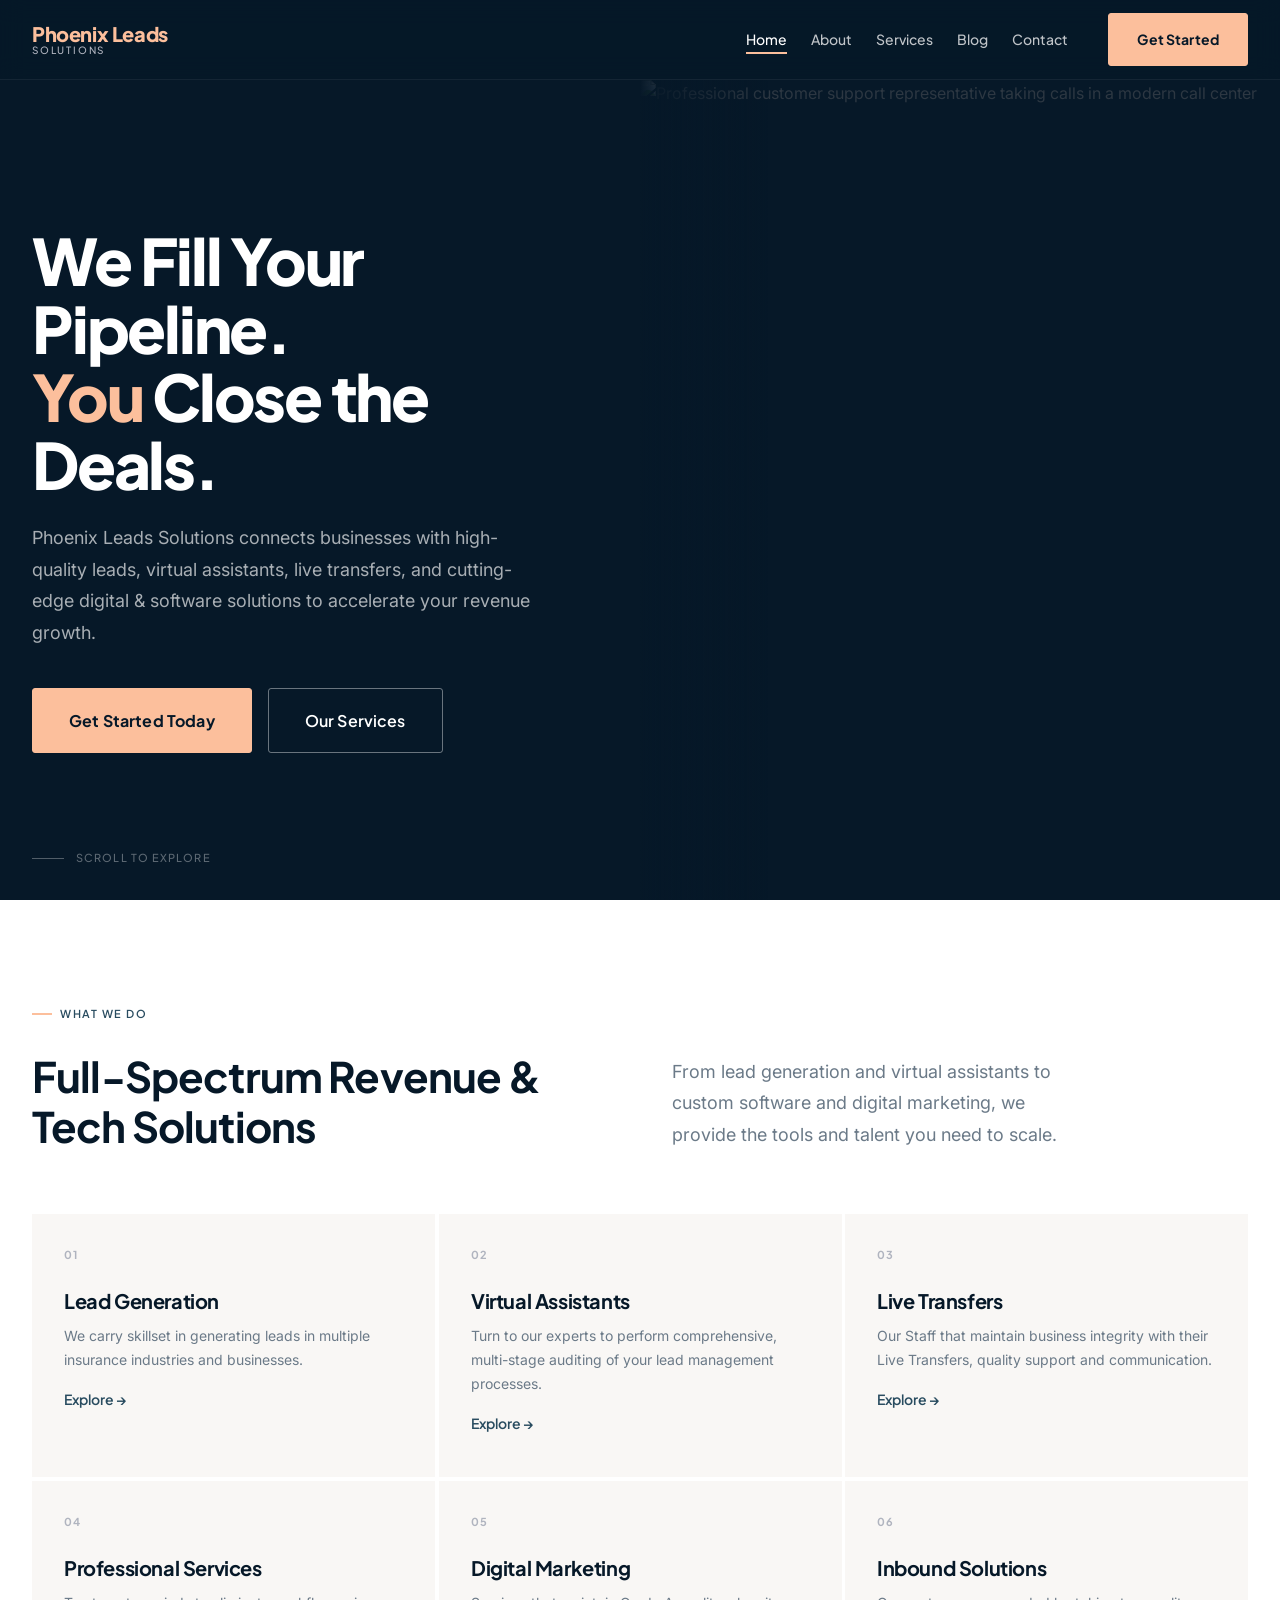
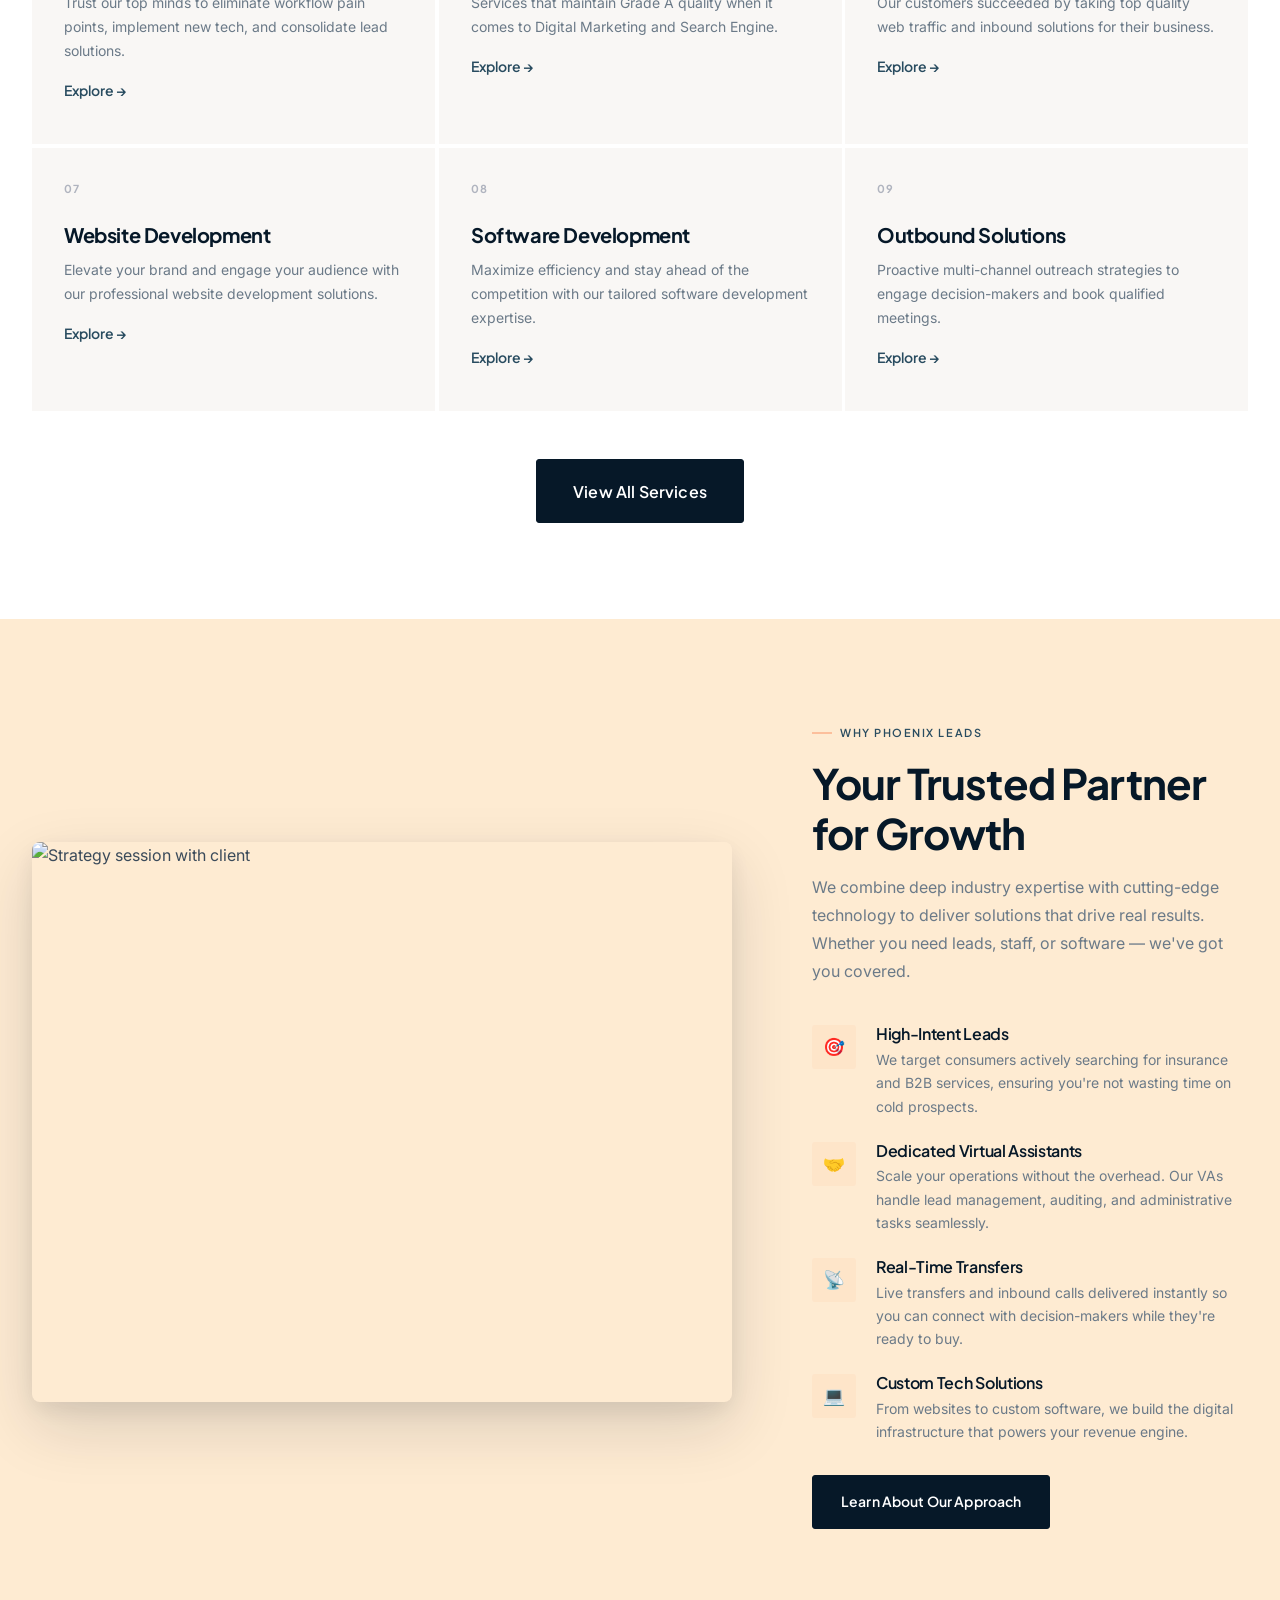
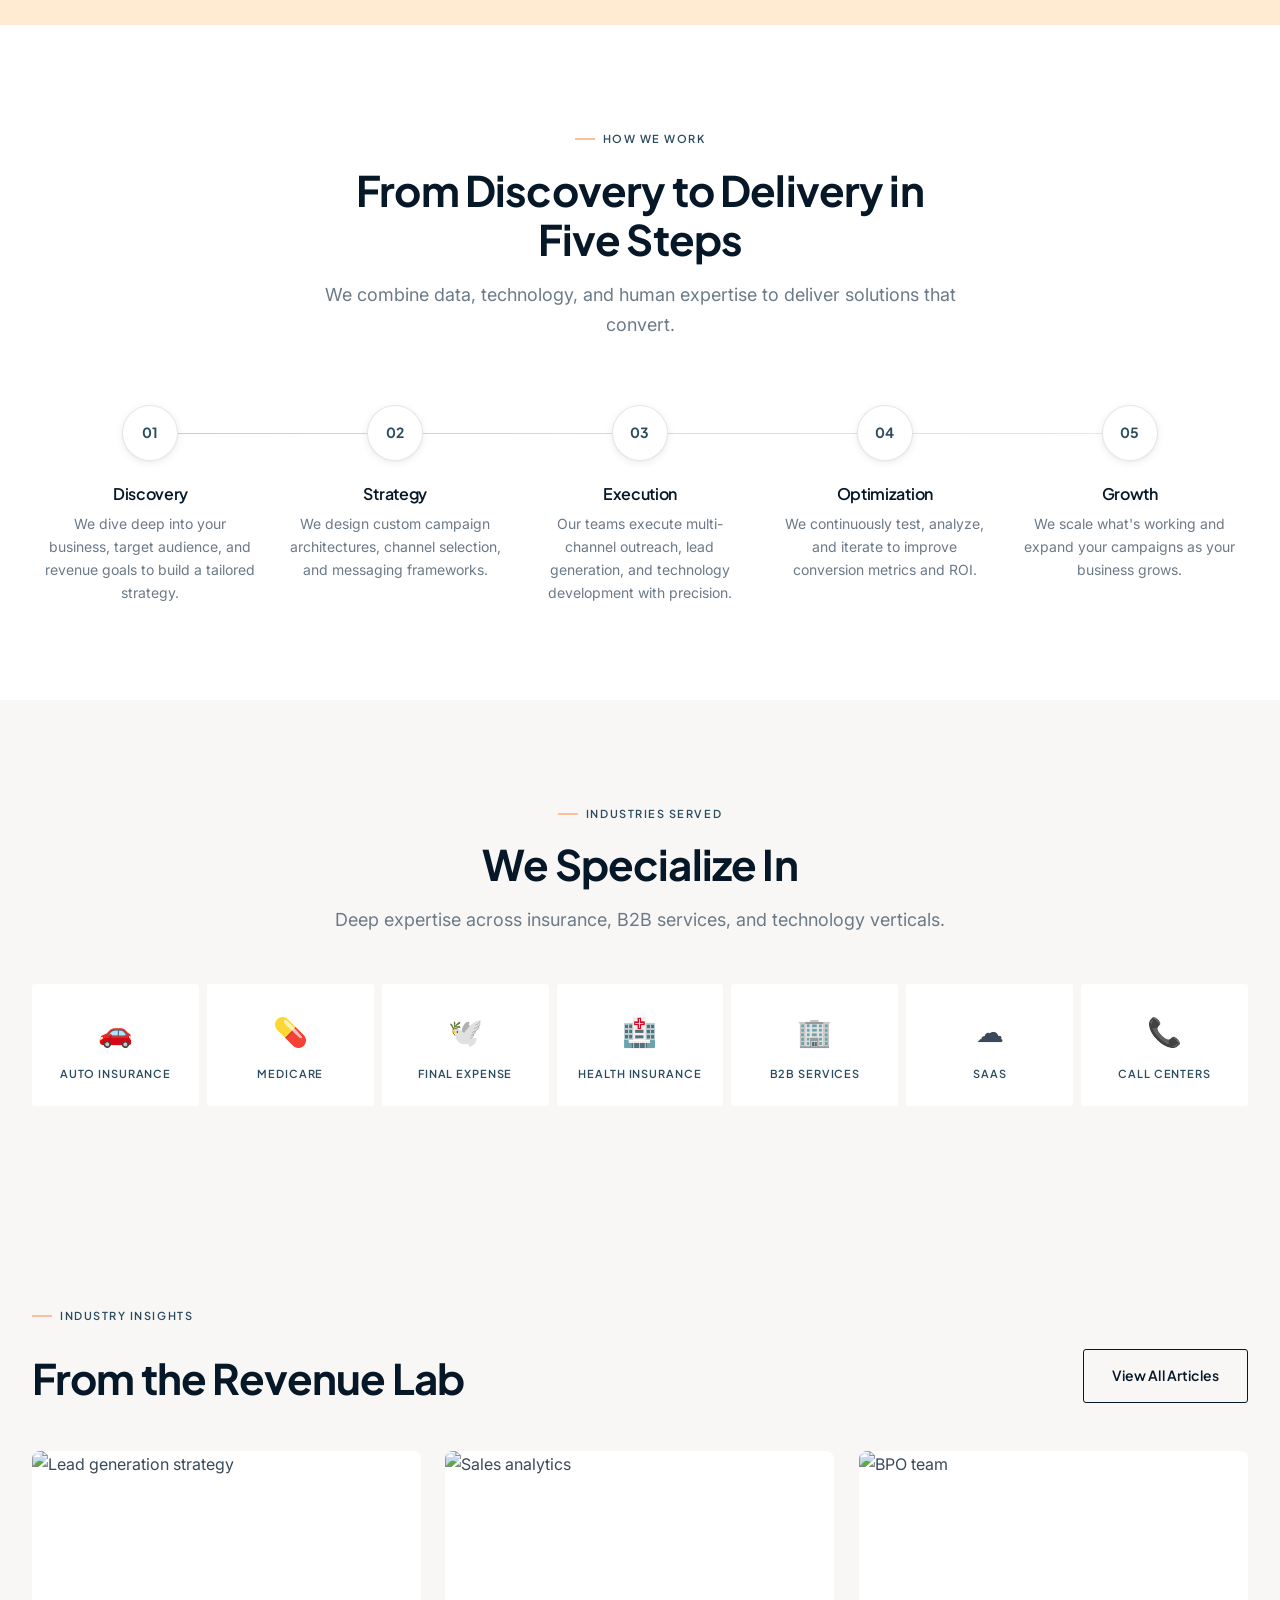
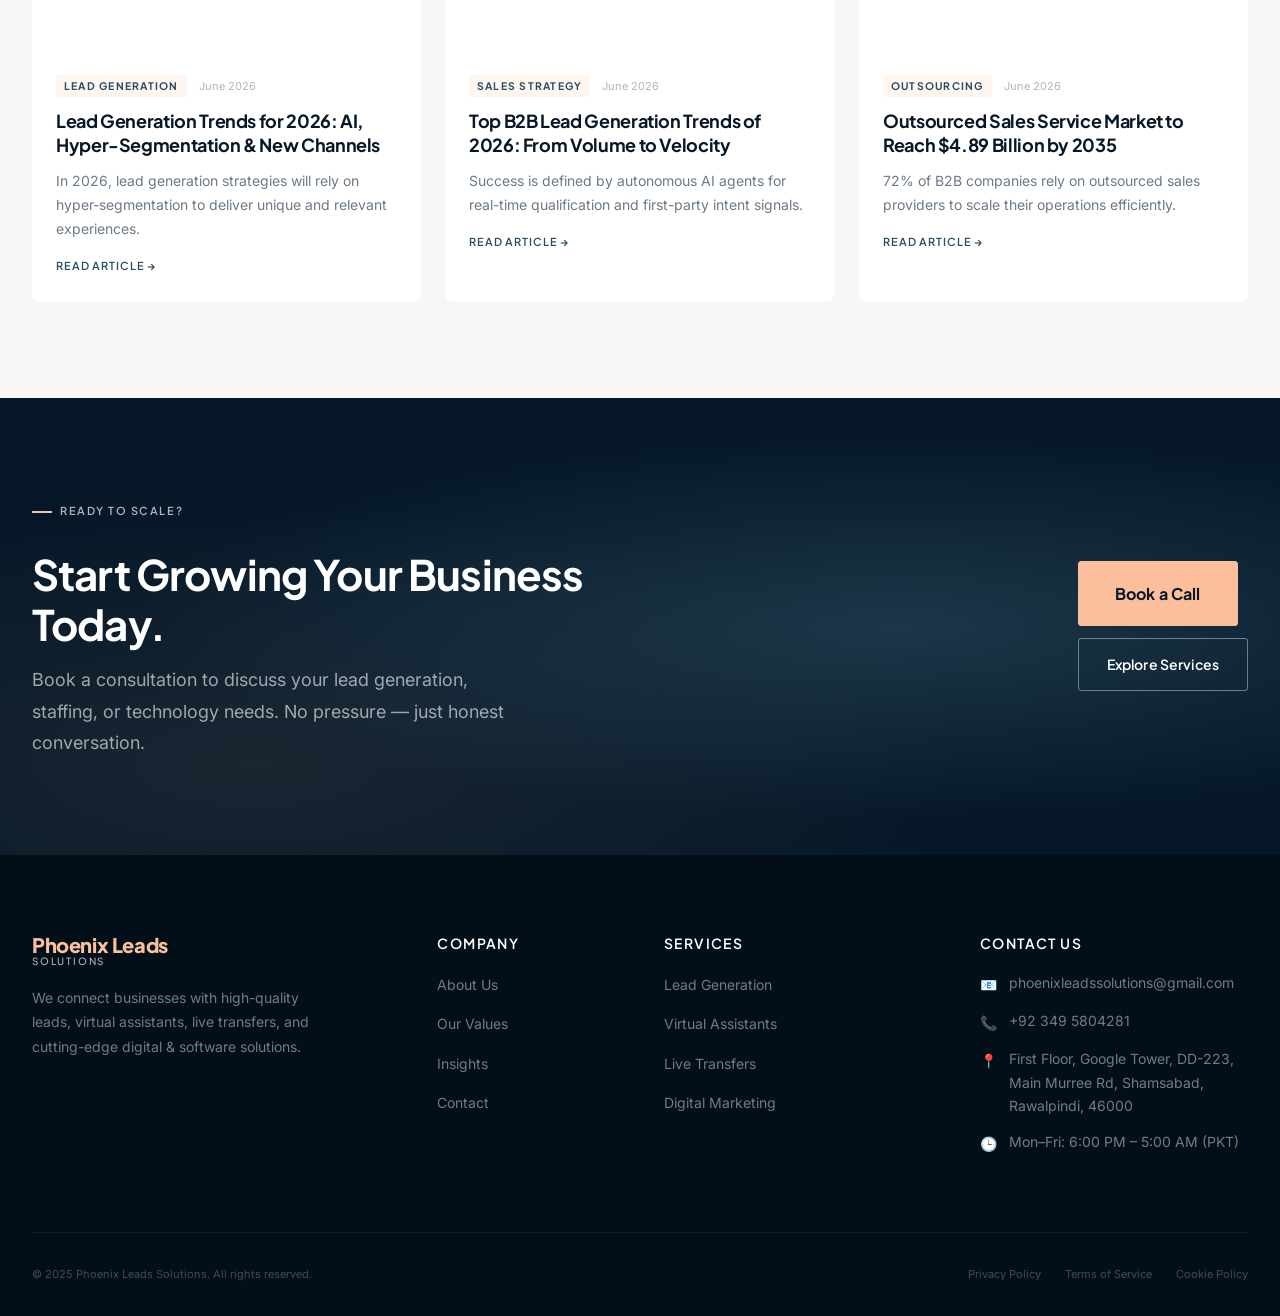
==== index.html @ 4ec768dc "Initial" ====
<!DOCTYPE html>
<html lang="en">
<head>
  <meta charset="UTF-8" />
  <meta name="viewport" content="width=device-width, initial-scale=1.0" />
  <title>Phoenix Leads Solutions — B2B Lead Generation &amp; Outsourcing</title>
  <meta name="description" content="Phoenix Leads Solutions delivers high-quality leads, virtual assistants, live transfers, digital marketing, and software development for insurance and B2B businesses." />
  <link rel="stylesheet" href="css/style.css" />
  <link rel="icon" type="image/svg+xml" href="data:image/svg+xml,%3Csvg xmlns='http://www.w3.org/2000/svg' viewBox='0 0 32 32'%3E%3Crect width='32' height='32' rx='4' fill='%23061828'/%3E%3Ctext y='22' x='5' font-size='18' fill='%23FCBF9C' font-family='sans-serif' font-weight='800'%3EP%3C/text%3E%3C/svg%3E" />
</head>
<body>

  <!-- HEADER -->
  <header class="site-header" role="banner">
    <div class="container">
      <nav class="nav" role="navigation" aria-label="Main navigation">
        <a href="index.html" class="nav-logo" aria-label="Phoenix Leads Solutions home">
          <span class="logo-mark">Phoenix Leads</span>
          <span class="logo-sub">Solutions</span>
        </a>
        <ul class="nav-links" id="navLinks">
          <li><a href="index.html" class="nav-link active">Home</a></li>
          <li><a href="about.html" class="nav-link">About</a></li>
          <li><a href="services.html" class="nav-link">Services</a></li>
          <li><a href="blog.html" class="nav-link">Blog</a></li>
          <li><a href="contact.html" class="nav-link">Contact</a></li>
          <li class="nav-cta"><a href="contact.html" class="btn btn-accent btn-sm">Get Started</a></li>
        </ul>
        <button class="nav-toggle" aria-expanded="false" aria-controls="navLinks" aria-label="Toggle navigation">
          <span></span><span></span><span></span>
        </button>
      </nav>
    </div>
  </header>

  <!-- HERO (UPDATED IMAGE) -->
  <section class="hero" aria-label="Hero">
    <div class="hero-content">
      <h1 class="hero-title anim-2">
        We Fill Your Pipeline.<br />
        <span class="accent-word">You</span> Close the Deals.
      </h1>
      <p class="hero-subtitle anim-3">
        Phoenix Leads Solutions connects businesses with high-quality leads, virtual assistants, live transfers, and cutting-edge digital &amp; software solutions to accelerate your revenue growth.
      </p>
      <div class="hero-cta-group anim-4">
        <a href="contact.html" class="btn btn-accent btn-lg">Get Started Today</a>
        <a href="services.html" class="btn btn-outline-light btn-lg">Our Services</a>
      </div>
    </div>

    <div class="hero-image-side" aria-hidden="true">
      <img
      src="https://images.unsplash.com/photo-1522071820081-009f0129c71c?w=1200&q=80"
      alt="Professional customer support representative taking calls in a modern call center"
      loading="eager"
      width="800"
      height="900"
      />
    </div>

    <div class="hero-scroll-hint" aria-hidden="true">
      <span class="scroll-line"></span>
      Scroll to explore
    </div>
  </section>

  <!-- SERVICES OVERVIEW -->
  <section class="services-overview section" aria-labelledby="services-heading">
    <div class="container">
      <div class="services-overview-header">
        <div class="section-heading">
          <span class="eyebrow">What We Do</span>
          <h2 id="services-heading">Full-Spectrum Revenue &amp; Tech Solutions</h2>
        </div>
        <p>From lead generation and virtual assistants to custom software and digital marketing, we provide the tools and talent you need to scale.</p>
      </div>

      <div class="services-grid">
        <div class="service-card reveal-up">
          <div class="service-num">01</div>
          <h3>Lead Generation</h3>
          <p>We carry skillset in generating leads in multiple insurance industries and businesses.</p>
          <a href="services.html#lead-gen" class="service-link">Explore →</a>
        </div>
        <div class="service-card reveal-up delay-1">
          <div class="service-num">02</div>
          <h3>Virtual Assistants</h3>
          <p>Turn to our experts to perform comprehensive, multi-stage auditing of your lead management processes.</p>
          <a href="services.html#virtual-assistants" class="service-link">Explore →</a>
        </div>
        <div class="service-card reveal-up delay-2">
          <div class="service-num">03</div>
          <h3>Live Transfers</h3>
          <p>Our Staff that maintain business integrity with their Live Transfers, quality support and communication.</p>
          <a href="services.html#live-transfers" class="service-link">Explore →</a>
        </div>
        <div class="service-card reveal-up">
          <div class="service-num">04</div>
          <h3>Professional Services</h3>
          <p>Trust our top minds to eliminate workflow pain points, implement new tech, and consolidate lead solutions.</p>
          <a href="services.html#professional-services" class="service-link">Explore →</a>
        </div>
        <div class="service-card reveal-up delay-1">
          <div class="service-num">05</div>
          <h3>Digital Marketing</h3>
          <p>Services that maintain Grade A quality when it comes to Digital Marketing and Search Engine.</p>
          <a href="services.html#digital-marketing" class="service-link">Explore →</a>
        </div>
        <div class="service-card reveal-up delay-2">
          <div class="service-num">06</div>
          <h3>Inbound Solutions</h3>
          <p>Our customers succeeded by taking top quality web traffic and inbound solutions for their business.</p>
          <a href="services.html#inbound-solutions" class="service-link">Explore →</a>
        </div>
        <div class="service-card reveal-up delay-1">
          <div class="service-num">07</div>
          <h3>Website Development</h3>
          <p>Elevate your brand and engage your audience with our professional website development solutions.</p>
          <a href="services.html#website-dev" class="service-link">Explore →</a>
        </div>
        <div class="service-card reveal-up delay-2">
          <div class="service-num">08</div>
          <h3>Software Development</h3>
          <p>Maximize efficiency and stay ahead of the competition with our tailored software development expertise.</p>
          <a href="services.html#software-dev" class="service-link">Explore →</a>
        </div>
        <div class="service-card reveal-up delay-1">
          <div class="service-num">09</div>
          <h3>Outbound Solutions</h3>
          <p>Proactive multi-channel outreach strategies to engage decision-makers and book qualified meetings.</p>
          <a href="services.html#outbound-solutions" class="service-link">Explore →</a>
        </div>
      </div>

      <div style="text-align:center; margin-top:var(--sp-12)">
        <a href="services.html" class="btn btn-primary btn-lg">View All Services</a>
      </div>
    </div>
  </section>

  <!-- WHY CHOOSE (No fake badges) -->
  <section class="why-section section" aria-labelledby="why-heading">
    <div class="container">
      <div class="why-grid">
        <div class="why-image-wrap reveal-left">
          <img
          src="https://images.unsplash.com/photo-1556761175-5973dc0f32e7?w=1200&q=80"
          alt="Strategy session with client"
          loading="lazy"
          width="700"
          height="560"
          />
        </div>

        <div class="reveal-right">
          <span class="eyebrow">Why Phoenix Leads</span>
          <h2 id="why-heading">Your Trusted Partner for Growth</h2>
          <p style="color:var(--color-muted-text); margin-top:var(--sp-4)">We combine deep industry expertise with cutting-edge technology to deliver solutions that drive real results. Whether you need leads, staff, or software — we've got you covered.</p>
          <div class="why-features">
            <div class="why-feature">
              <div class="why-feature-icon" aria-hidden="true">🎯</div>
              <div class="why-feature-text">
                <h4>High-Intent Leads</h4>
                <p>We target consumers actively searching for insurance and B2B services, ensuring you're not wasting time on cold prospects.</p>
              </div>
            </div>
            <div class="why-feature">
              <div class="why-feature-icon" aria-hidden="true">🤝</div>
              <div class="why-feature-text">
                <h4>Dedicated Virtual Assistants</h4>
                <p>Scale your operations without the overhead. Our VAs handle lead management, auditing, and administrative tasks seamlessly.</p>
              </div>
            </div>
            <div class="why-feature">
              <div class="why-feature-icon" aria-hidden="true">📡</div>
              <div class="why-feature-text">
                <h4>Real-Time Transfers</h4>
                <p>Live transfers and inbound calls delivered instantly so you can connect with decision-makers while they're ready to buy.</p>
              </div>
            </div>
            <div class="why-feature">
              <div class="why-feature-icon" aria-hidden="true">💻</div>
              <div class="why-feature-text">
                <h4>Custom Tech Solutions</h4>
                <p>From websites to custom software, we build the digital infrastructure that powers your revenue engine.</p>
              </div>
            </div>
          </div>
          <a href="about.html" class="btn btn-primary" style="margin-top:var(--sp-8)">Learn About Our Approach</a>
        </div>
      </div>
    </div>
  </section>

  <!-- PROCESS -->
  <section class="process-section section" aria-labelledby="process-heading">
    <div class="container">
      <div class="section-heading center">
        <span class="eyebrow">How We Work</span>
        <h2 id="process-heading">From Discovery to Delivery in Five Steps</h2>
        <p>We combine data, technology, and human expertise to deliver solutions that convert.</p>
      </div>
      <div class="process-steps" data-stagger>
        <div class="process-step">
          <div class="process-step-num">01</div>
          <h4>Discovery</h4>
          <p>We dive deep into your business, target audience, and revenue goals to build a tailored strategy.</p>
        </div>
        <div class="process-step">
          <div class="process-step-num">02</div>
          <h4>Strategy</h4>
          <p>We design custom campaign architectures, channel selection, and messaging frameworks.</p>
        </div>
        <div class="process-step">
          <div class="process-step-num">03</div>
          <h4>Execution</h4>
          <p>Our teams execute multi-channel outreach, lead generation, and technology development with precision.</p>
        </div>
        <div class="process-step">
          <div class="process-step-num">04</div>
          <h4>Optimization</h4>
          <p>We continuously test, analyze, and iterate to improve conversion metrics and ROI.</p>
        </div>
        <div class="process-step">
          <div class="process-step-num">05</div>
          <h4>Growth</h4>
          <p>We scale what's working and expand your campaigns as your business grows.</p>
        </div>
      </div>
    </div>
  </section>

  <!-- INDUSTRIES -->
  <section class="industries-section section" aria-labelledby="industries-heading">
    <div class="container">
      <div class="section-heading center">
        <span class="eyebrow">Industries Served</span>
        <h2 id="industries-heading">We Specialize In</h2>
        <p>Deep expertise across insurance, B2B services, and technology verticals.</p>
      </div>
      <div class="industries-grid" data-stagger>
        <div class="industry-item">
          <span class="industry-icon" aria-hidden="true">🚗</span>
          <h4>Auto Insurance</h4>
        </div>
        <div class="industry-item">
          <span class="industry-icon" aria-hidden="true">💊</span>
          <h4>Medicare</h4>
        </div>
        <div class="industry-item">
          <span class="industry-icon" aria-hidden="true">🕊️</span>
          <h4>Final Expense</h4>
        </div>
        <div class="industry-item">
          <span class="industry-icon" aria-hidden="true">🏥</span>
          <h4>Health Insurance</h4>
        </div>
        <div class="industry-item">
          <span class="industry-icon" aria-hidden="true">🏢</span>
          <h4>B2B Services</h4>
        </div>
        <div class="industry-item">
          <span class="industry-icon" aria-hidden="true">☁️</span>
          <h4>SaaS</h4>
        </div>
        <div class="industry-item">
          <span class="industry-icon" aria-hidden="true">📞</span>
          <h4>Call Centers</h4>
        </div>
      </div>
    </div>
  </section>

  <!-- BLOG PREVIEW (Real links) -->
  <section class="blog-preview-section section" aria-labelledby="blog-preview-heading">
    <div class="container">
      <div class="blog-preview-header">
        <div>
          <span class="eyebrow">Industry Insights</span>
          <h2 id="blog-preview-heading" style="margin-top:var(--sp-3)">From the Revenue Lab</h2>
        </div>
        <a href="blog.html" class="btn btn-outline">View All Articles</a>
      </div>
      <div class="blog-grid">
        <article class="blog-card reveal-up">
          <div class="blog-card-img">
            <img src="https://images.unsplash.com/photo-1553484771-371a605b060b?w=600&q=75" alt="Lead generation strategy" loading="lazy" width="400" height="200" />
          </div>
          <div class="blog-card-body">
            <div class="blog-card-meta">
              <span class="blog-card-category">Lead Generation</span>
              <span class="blog-card-date">June 2026</span>
            </div>
            <h3>Lead Generation Trends for 2026: AI, Hyper-Segmentation & New Channels</h3>
            <p>In 2026, lead generation strategies will rely on hyper-segmentation to deliver unique and relevant experiences.</p>
            <a href="https://www.hellomrlead.com/en/lead-generation-trends-for-2026/" target="_blank" rel="noopener noreferrer" class="blog-read-more">Read article →</a>
          </div>
        </article>
        <article class="blog-card reveal-up delay-1">
          <div class="blog-card-img">
            <img src="https://images.unsplash.com/photo-1460925895917-afdab827c52f?w=600&q=75" alt="Sales analytics" loading="lazy" width="400" height="200" />
          </div>
          <div class="blog-card-body">
            <div class="blog-card-meta">
              <span class="blog-card-category">Sales Strategy</span>
              <span class="blog-card-date">June 2026</span>
            </div>
            <h3>Top B2B Lead Generation Trends of 2026: From Volume to Velocity</h3>
            <p>Success is defined by autonomous AI agents for real-time qualification and first-party intent signals.</p>
            <a href="https://www.dwmedia.com/blog/top-b2b-lead-generation-trends-of-2026/" target="_blank" rel="noopener noreferrer" class="blog-read-more">Read article →</a>
          </div>
        </article>
        <article class="blog-card reveal-up delay-2">
          <div class="blog-card-img">
            <img src="https://images.unsplash.com/photo-1521737604893-d14cc237f11d?w=600&q=75" alt="BPO team" loading="lazy" width="400" height="200" />
          </div>
          <div class="blog-card-body">
            <div class="blog-card-meta">
              <span class="blog-card-category">Outsourcing</span>
              <span class="blog-card-date">June 2026</span>
            </div>
            <h3>Outsourced Sales Service Market to Reach $4.89 Billion by 2035</h3>
            <p>72% of B2B companies rely on outsourced sales providers to scale their operations efficiently.</p>
            <a href="https://www.businessresearchinsights.com/market-reports/outsourced-sales-service-market-103768" target="_blank" rel="noopener noreferrer" class="blog-read-more">Read article →</a>
          </div>
        </article>
      </div>
    </div>
  </section>

  <!-- CTA -->
  <section class="cta-banner" aria-labelledby="cta-heading">
    <div class="container">
      <div class="cta-banner-inner">
        <div>
          <span class="eyebrow" style="color:var(--color-gray)">Ready to Scale?</span>
          <h2 id="cta-heading" style="margin-top:var(--sp-3)">Start Growing Your Business Today.</h2>
          <p>Book a consultation to discuss your lead generation, staffing, or technology needs. No pressure — just honest conversation.</p>
        </div>
        <div class="cta-banner-actions">
          <a href="contact.html" class="btn btn-accent btn-lg">Book a Call</a>
          <a href="services.html" class="btn btn-outline-light">Explore Services</a>
        </div>
      </div>
    </div>
  </section>

  <!-- FOOTER (Updated Contact Info) -->
  <footer class="site-footer" role="contentinfo">
    <div class="container">
      <div class="footer-grid">
        <div class="footer-brand">
          <a href="index.html" class="nav-logo">
            <span class="logo-mark">Phoenix Leads</span>
            <span class="logo-sub">Solutions</span>
          </a>
          <p>We connect businesses with high-quality leads, virtual assistants, live transfers, and cutting-edge digital &amp; software solutions.</p>
        </div>
        <div class="footer-col">
          <h4>Company</h4>
          <ul>
            <li><a href="about.html">About Us</a></li>
            <li><a href="about.html#values">Our Values</a></li>
            <li><a href="blog.html">Insights</a></li>
            <li><a href="contact.html">Contact</a></li>
          </ul>
        </div>
        <div class="footer-col">
          <h4>Services</h4>
          <ul>
            <li><a href="services.html#lead-gen">Lead Generation</a></li>
            <li><a href="services.html#virtual-assistants">Virtual Assistants</a></li>
            <li><a href="services.html#live-transfers">Live Transfers</a></li>
            <li><a href="services.html#digital-marketing">Digital Marketing</a></li>
          </ul>
        </div>
        <div class="footer-col">
          <h4>Contact Us</h4>
          <div class="footer-contact-item">
            <span class="footer-contact-icon" aria-hidden="true">📧</span>
phoenixleadssolutions@gmail.com
          </div>
          <div class="footer-contact-item">
            <span class="footer-contact-icon" aria-hidden="true">📞</span>
            <span>+92 349 5804281</span>
          </div>
          <div class="footer-contact-item">
            <span class="footer-contact-icon" aria-hidden="true">📍</span>
            <span>First Floor, Google Tower, DD-223, Main Murree Rd, Shamsabad, Rawalpindi, 46000</span>
          </div>
          <div class="footer-contact-item">
            <span class="footer-contact-icon" aria-hidden="true">🕒</span>
            <span>Mon–Fri: 6:00 PM – 5:00 AM (PKT)</span>
          </div>
        </div>
      </div>
      <div class="footer-bottom">
        <p>© 2025 Phoenix Leads Solutions. All rights reserved.</p>
<div class="footer-bottom-links">
  <a href="privacy.html">Privacy Policy</a>
  <a href="terms.html">Terms of Service</a>
  <a href="#">Cookie Policy</a>
</div>
      </div>
    </div>
  </footer>

  <button class="back-to-top" aria-label="Back to top">↑</button>
  <script src="js/main.js"></script>
</body>
</html>
---- css/style.css ----
/* ============================================================
   PHOENIX LEADS SOLUTIONS — DESIGN SYSTEM
   Premium B2B Website Stylesheet
   Version 1.0
   ============================================================ */

/* 0. GOOGLE FONTS IMPORT */
@import url('https://fonts.googleapis.com/css2?family=Plus+Jakarta+Sans:wght@300;400;500;600;700;800&family=Inter:ital,wght@0,400;0,500;0,600;1,400&display=swap');

/* 1. CUSTOM PROPERTIES */
:root {
  /* Brand Colors */
  --color-primary:    #061828;
  --color-secondary:  #294C60;
  --color-gray:       #B0B4BF;
  --color-light:      #FEEBD2;
  --color-accent:     #FCBF9C;

  /* Extended Palette */
  --color-white:      #FFFFFF;
  --color-off-white:  #F9F7F5;
  --color-body-text:  #3A4A5A;
  --color-muted-text: #6B7A88;
  --color-border:     rgba(6, 24, 40, 0.10);
  --color-light-alt:  #FDF3EA;
  --color-accent-dim: rgba(252, 191, 156, 0.15);

  /* Typography */
  --font-display: 'Plus Jakarta Sans', system-ui, sans-serif;
  --font-body:    'Inter', system-ui, sans-serif;

  /* Type Scale */
  --text-xs:   0.6875rem;
  --text-sm:   0.875rem;
  --text-base: 1rem;
  --text-lg:   1.125rem;
  --text-xl:   1.25rem;
  --text-2xl:  1.5rem;
  --text-3xl:  2rem;
  --text-4xl:  2.625rem;
  --text-5xl:  3.375rem;
  --text-6xl:  4.25rem;
  --text-7xl:  5.5rem;

  /* Spacing (8px base unit) */
  --sp-1:   0.25rem;
  --sp-2:   0.5rem;
  --sp-3:   0.75rem;
  --sp-4:   1rem;
  --sp-5:   1.25rem;
  --sp-6:   1.5rem;
  --sp-8:   2rem;
  --sp-10:  2.5rem;
  --sp-12:  3rem;
  --sp-16:  4rem;
  --sp-20:  5rem;
  --sp-24:  6rem;
  --sp-28:  7rem;
  --sp-32:  8rem;

  /* Layout */
  --max-width:  1280px;
  --nav-height:   80px;

  /* Borders */
  --radius-sm: 3px;
  --radius-md: 8px;
  --radius-lg: 16px;
  --radius-xl: 24px;

  /* Shadows */
  --shadow-xs: 0 1px 2px rgba(6,24,40,0.05);
  --shadow-sm: 0 2px 8px rgba(6,24,40,0.07), 0 1px 2px rgba(6,24,40,0.04);
  --shadow-md: 0 4px 20px rgba(6,24,40,0.09), 0 2px 8px rgba(6,24,40,0.05);
  --shadow-lg: 0 12px 40px rgba(6,24,40,0.11), 0 4px 16px rgba(6,24,40,0.07);
  --shadow-xl: 0 24px 64px rgba(6,24,40,0.14), 0 8px 24px rgba(6,24,40,0.08);

  /* Transitions */
  --ease-out:    cubic-bezier(0.25, 0.46, 0.45, 0.94);
  --ease-spring: cubic-bezier(0.34, 1.56, 0.64, 1);
  --trans:       0.25s var(--ease-out);
  --trans-slow:  0.45s var(--ease-out);
}

/* 2. RESET */
*, *::before, *::after { box-sizing: border-box; margin: 0; padding: 0; }
html { scroll-behavior: smooth; -webkit-text-size-adjust: 100%; }
body {
  font-family: var(--font-body);
  font-size: var(--text-base);
  line-height: 1.7;
  color: var(--color-body-text);
  background: var(--color-white);
  -webkit-font-smoothing: antialiased;
  -moz-osx-font-smoothing: grayscale;
  overflow-x: hidden;
}
img, video { max-width: 100%; height: auto; display: block; }
a { color: inherit; text-decoration: none; }
ul, ol { list-style: none; }
button { font-family: var(--font-body); cursor: pointer; border: none; background: none; }
input, textarea, select { font-family: var(--font-body); }
:focus-visible { outline: 2px solid var(--color-accent); outline-offset: 3px; }

/* 3. TYPOGRAPHY */
h1, h2, h3, h4, h5, h6 {
  font-family: var(--font-display);
  color: var(--color-primary);
  line-height: 1.18;
  letter-spacing: -0.02em;
  font-weight: 700;
}
h1 { font-size: var(--text-6xl); font-weight: 800; letter-spacing: -0.03em; }
h2 { font-size: var(--text-4xl); font-weight: 700; }
h3 { font-size: var(--text-2xl); font-weight: 700; }
h4 { font-size: var(--text-xl);  font-weight: 600; }
h5 { font-size: var(--text-lg);  font-weight: 600; }
p  { line-height: 1.75; }

/* Eyebrow Labels */
.eyebrow {
  display: inline-flex;
  align-items: center;
  gap: var(--sp-2);
  font-family: var(--font-display);
  font-size: var(--text-xs);
  font-weight: 600;
  text-transform: uppercase;
  letter-spacing: 0.14em;
  color: var(--color-secondary);
  margin-bottom: var(--sp-4);
}
.eyebrow::before {
  content: '';
  display: block;
  width: 20px;
  height: 2px;
  background: var(--color-accent);
  flex-shrink: 0;
}

/* 4. LAYOUT UTILITIES */
.container {
  max-width: var(--max-width);
  margin-inline: auto;
  padding-inline: var(--sp-8);
}
.section { padding-block: var(--sp-24); }
.section-sm { padding-block: var(--sp-16); }
.section-lg { padding-block: var(--sp-32); }

/* Text alignment */
.text-center { text-align: center; }
.text-right  { text-align: right; }

/* Flex utilities */
.flex       { display: flex; }
.flex-center { display: flex; align-items: center; justify-content: center; }
.flex-between { display: flex; align-items: center; justify-content: space-between; }

/* Grid utilities */
.grid-2 { display: grid; grid-template-columns: 1fr 1fr; gap: var(--sp-8); }
.grid-3 { display: grid; grid-template-columns: repeat(3, 1fr); gap: var(--sp-8); }
.grid-4 { display: grid; grid-template-columns: repeat(4, 1fr); gap: var(--sp-6); }

/* Section headings */
.section-heading { max-width: 640px; }
.section-heading.center { margin-inline: auto; text-align: center; }
.section-heading p {
  color: var(--color-muted-text);
  font-size: var(--text-lg);
  margin-top: var(--sp-4);
  line-height: 1.7;
}

/* Divider */
.divider {
  width: 100%;
  height: 1px;
  background: var(--color-border);
}

/* Tag / Pill */
.tag {
  display: inline-block;
  padding: var(--sp-1) var(--sp-3);
  background: var(--color-accent-dim);
  color: var(--color-secondary);
  font-size: var(--text-xs);
  font-weight: 600;
  font-family: var(--font-display);
  border-radius: 40px;
  text-transform: uppercase;
  letter-spacing: 0.08em;
}

/* 5. BUTTONS */
.btn {
  display: inline-flex;
  align-items: center;
  gap: var(--sp-2);
  padding: 0.875rem 1.75rem;
  font-family: var(--font-display);
  font-size: var(--text-sm);
  font-weight: 600;
  border-radius: var(--radius-sm);
  transition: var(--trans);
  cursor: pointer;
  white-space: nowrap;
  letter-spacing: 0.01em;
  border: 1.5px solid transparent;
  position: relative;
  overflow: hidden;
}
.btn::after {
  content: '';
  position: absolute;
  inset: 0;
  opacity: 0;
  transition: opacity 0.2s;
  background: rgba(255,255,255,0.1);
}
.btn:hover::after { opacity: 1; }

.btn-primary {
  background: var(--color-primary);
  color: var(--color-white);
  border-color: var(--color-primary);
}
.btn-primary:hover {
  background: var(--color-secondary);
  border-color: var(--color-secondary);
  transform: translateY(-1px);
  box-shadow: var(--shadow-md);
}

.btn-accent {
  background: var(--color-accent);
  color: var(--color-primary);
  border-color: var(--color-accent);
  font-weight: 700;
}
.btn-accent:hover {
  background: #f9ae85;
  border-color: #f9ae85;
  transform: translateY(-1px);
  box-shadow: 0 8px 20px rgba(252,191,156,0.35);
}

.btn-outline {
  background: transparent;
  color: var(--color-primary);
  border-color: var(--color-primary);
}
.btn-outline:hover {
  background: var(--color-primary);
  color: var(--color-white);
}

.btn-outline-light {
  background: transparent;
  color: var(--color-white);
  border-color: rgba(255,255,255,0.4);
}
.btn-outline-light:hover {
  background: rgba(255,255,255,0.1);
  border-color: var(--color-white);
}

.btn-lg {
  padding: 1.1rem 2.25rem;
  font-size: var(--text-base);
}

.btn-arrow::after {
  content: '→';
  display: inline-block;
  transition: transform 0.2s;
  opacity: 0;
  margin-left: -4px;
}
.btn-arrow:hover::after {
  opacity: 1;
  transform: translateX(4px);
}

/* 6. NAVIGATION */
.site-header {
  position: fixed;
  top: 0;
  left: 0;
  right: 0;
  z-index: 1000;
  height: var(--nav-height);
  display: flex;
  align-items: center;
  background: rgba(6, 24, 40, 0.96);
  backdrop-filter: blur(12px);
  -webkit-backdrop-filter: blur(12px);
  border-bottom: 1px solid rgba(255,255,255,0.06);
  transition: background 0.3s;
}
.site-header.scrolled {
  background: rgba(6, 24, 40, 0.99);
  box-shadow: 0 4px 32px rgba(0,0,0,0.25);
}

/* Remove container constraints from nav — let it stretch full width */
.site-header .container {
  max-width: none;
  margin-inline: 0;
  padding-inline: 0;
  width: 100%;
}

.nav {
  display: flex;
  align-items: center;
  justify-content: space-between;
  width: 100%;
  padding-inline: var(--sp-8); /* Add padding here instead */
}

.nav-logo {
  display: flex;
  flex-direction: column;
  line-height: 1;
  text-decoration: none;
  flex-shrink: 0;
}

.logo-mark {
  font-family: var(--font-display);
  font-weight: 800;
  font-size: var(--text-xl);
  color: var(--color-accent);
  letter-spacing: -0.02em;
}

.logo-sub {
  font-family: var(--font-display);
  font-weight: 500;
  font-size: 0.625rem;
  color: var(--color-gray);
  text-transform: uppercase;
  letter-spacing: 0.18em;
  margin-top: 1px;
}

.nav-links {
  display: flex;
  align-items: center;
  gap: var(--sp-6);
}

.nav-link {
  font-family: var(--font-display);
  font-size: var(--text-sm);
  font-weight: 500;
  color: rgba(255,255,255,0.75);
  transition: color 0.2s;
  padding-block: var(--sp-1);
  position: relative;
}

.nav-link::after {
  content: '';
  position: absolute;
  bottom: -2px;
  left: 0;
  right: 0;
  height: 1.5px;
  background: var(--color-accent);
  transform: scaleX(0);
  transition: transform 0.25s var(--ease-out);
  transform-origin: left;
}

.nav-link:hover,
.nav-link.active {
  color: var(--color-white);
}

.nav-link:hover::after,
.nav-link.active::after {
  transform: scaleX(1);
}

.nav-cta {
  margin-left: var(--sp-4);
}

.nav-toggle {
  display: none;
  flex-direction: column;
  gap: 5px;
  padding: var(--sp-2);
  margin-left: var(--sp-4);
  cursor: pointer;
}

.nav-toggle span {
  display: block;
  width: 22px;
  height: 1.5px;
  background: var(--color-white);
  transition: var(--trans);
  transform-origin: center;
}

.nav-toggle[aria-expanded="true"] span:nth-child(1) {
  transform: translateY(6.5px) rotate(45deg);
}

.nav-toggle[aria-expanded="true"] span:nth-child(2) {
  opacity: 0;
  transform: scaleX(0);
}

.nav-toggle[aria-expanded="true"] span:nth-child(3) {
  transform: translateY(-6.5px) rotate(-45deg);
}
/* 7. HERO — HOME */
.hero {
  min-height: 100vh;
  background: var(--color-primary);
  display: grid;
  grid-template-columns: 1fr 1fr;
  align-items: stretch;
  padding-top: var(--nav-height);
  overflow: hidden;
  position: relative;
}
.hero-content {
  display: flex;
  flex-direction: column;
  justify-content: center;
  padding: var(--sp-20) var(--sp-8) var(--sp-20) max(var(--sp-8), calc((100vw - var(--max-width)) / 2 + var(--sp-8)));
}
.hero-eyebrow {
  display: inline-flex;
  align-items: center;
  gap: var(--sp-3);
  margin-bottom: var(--sp-6);
}
.hero-eyebrow-dot {
  width: 6px;
  height: 6px;
  border-radius: 50%;
  background: var(--color-accent);
  animation: pulse-dot 2s ease infinite;
}
@keyframes pulse-dot {
  0%, 100% { opacity: 1; transform: scale(1); }
  50% { opacity: 0.6; transform: scale(0.8); }
}
.hero-eyebrow-text {
  font-family: var(--font-display);
  font-size: var(--text-xs);
  font-weight: 600;
  text-transform: uppercase;
  letter-spacing: 0.14em;
  color: var(--color-accent);
}
.hero-title {
  font-size: clamp(2.5rem, 5vw, var(--text-7xl));
  font-weight: 800;
  color: var(--color-white);
  line-height: 1.06;
  letter-spacing: -0.035em;
  margin-bottom: var(--sp-6);
}
.hero-title .accent-word { color: var(--color-accent); }
.hero-subtitle {
  font-size: var(--text-lg);
  color: rgba(255,255,255,0.65);
  max-width: 500px;
  line-height: 1.75;
  margin-bottom: var(--sp-10);
}
.hero-cta-group {
  display: flex;
  align-items: center;
  gap: var(--sp-4);
  flex-wrap: wrap;
}
.hero-proof {
  margin-top: var(--sp-12);
  display: flex;
  align-items: center;
  gap: var(--sp-4);
}
.hero-proof-avatars {
  display: flex;
}
.hero-proof-avatar {
  width: 32px;
  height: 32px;
  border-radius: 50%;
  border: 2px solid var(--color-primary);
  background: var(--color-secondary);
  margin-right: -8px;
  display: flex;
  align-items: center;
  justify-content: center;
  font-family: var(--font-display);
  font-size: 0.6rem;
  font-weight: 700;
  color: var(--color-accent);
  overflow: hidden;
}
.hero-proof-avatar img { width: 100%; height: 100%; object-fit: cover; }
.hero-proof-text {
  padding-left: var(--sp-4);
  font-size: var(--text-sm);
  color: rgba(255,255,255,0.5);
  line-height: 1.4;
}
.hero-proof-text strong {
  display: block;
  color: rgba(255,255,255,0.85);
  font-weight: 500;
}

.hero-image-side {
  position: relative;
  overflow: hidden;
}
.hero-image-side::before {
  content: '';
  position: absolute;
  inset: 0;
  background: linear-gradient(to right, var(--color-primary) 0%, transparent 20%);
  z-index: 2;
  pointer-events: none;
}
.hero-image-side img {
  width: 100%;
  height: 100%;
  object-fit: cover;
  object-position: center top;
  filter: brightness(0.75) saturate(0.9);
}
.hero-stat-card {
  position: absolute;
  bottom: var(--sp-12);
  left: var(--sp-6);
  z-index: 3;
  background: rgba(255,255,255,0.96);
  backdrop-filter: blur(10px);
  border-radius: var(--radius-md);
  padding: var(--sp-4) var(--sp-6);
  box-shadow: var(--shadow-xl);
}
.hero-stat-card-num {
  font-family: var(--font-display);
  font-size: var(--text-3xl);
  font-weight: 800;
  color: var(--color-primary);
  letter-spacing: -0.03em;
  line-height: 1;
}
.hero-stat-card-label {
  font-size: var(--text-xs);
  color: var(--color-muted-text);
  font-weight: 500;
  margin-top: var(--sp-1);
  text-transform: uppercase;
  letter-spacing: 0.08em;
}

/* Scroll indicator */
.hero-scroll-hint {
  position: absolute;
  bottom: var(--sp-8);
  left: max(var(--sp-8), calc((100vw - var(--max-width)) / 2 + var(--sp-8)));
  display: flex;
  align-items: center;
  gap: var(--sp-3);
  color: rgba(255,255,255,0.35);
  font-size: var(--text-xs);
  font-family: var(--font-display);
  font-weight: 500;
  letter-spacing: 0.1em;
  text-transform: uppercase;
  animation: fade-in-up 1s 1s both;
}
.scroll-line {
  width: 32px;
  height: 1px;
  background: rgba(255,255,255,0.3);
  position: relative;
  overflow: hidden;
}
.scroll-line::after {
  content: '';
  position: absolute;
  left: -100%;
  top: 0;
  width: 100%;
  height: 100%;
  background: var(--color-accent);
  animation: scroll-line 2s ease-in-out infinite;
}
@keyframes scroll-line {
  0% { left: -100%; }
  50%, 100% { left: 100%; }
}

/* 8. TRUST LOGOS */
.trust-section {
  background: var(--color-off-white);
  border-bottom: 1px solid var(--color-border);
  padding-block: var(--sp-10);
}
.trust-label {
  font-family: var(--font-display);
  font-size: var(--text-xs);
  font-weight: 600;
  text-transform: uppercase;
  letter-spacing: 0.14em;
  color: var(--color-gray);
  text-align: center;
  margin-bottom: var(--sp-6);
}
.trust-logos {
  display: flex;
  align-items: center;
  justify-content: center;
  gap: var(--sp-12);
  flex-wrap: wrap;
}
.trust-logo {
  font-family: var(--font-display);
  font-size: var(--text-lg);
  font-weight: 700;
  color: var(--color-primary);
  opacity: 0.22;
  letter-spacing: -0.02em;
  transition: opacity 0.25s;
}
.trust-logo:hover { opacity: 0.45; }

/* 9. STATISTICS */
.stats-section {
  background: var(--color-primary);
  padding-block: var(--sp-20);
  position: relative;
  overflow: hidden;
}
.stats-section::before {
  content: '';
  position: absolute;
  inset: 0;
  background: radial-gradient(ellipse at 30% 50%, rgba(41,76,96,0.5) 0%, transparent 60%),
              radial-gradient(ellipse at 80% 20%, rgba(252,191,156,0.06) 0%, transparent 50%);
  pointer-events: none;
}
.stats-grid {
  display: grid;
  grid-template-columns: repeat(4, 1fr);
  gap: 0;
  position: relative;
}
.stat-item {
  padding: var(--sp-8) var(--sp-6);
  border-right: 1px solid rgba(255,255,255,0.08);
  text-align: center;
}
.stat-item:last-child { border-right: none; }
.stat-number {
  font-family: var(--font-display);
  font-size: clamp(2.5rem, 4vw, var(--text-7xl));
  font-weight: 800;
  color: var(--color-white);
  letter-spacing: -0.04em;
  line-height: 1;
  margin-bottom: var(--sp-2);
}
.stat-suffix {
  color: var(--color-accent);
}
.stat-label {
  font-size: var(--text-sm);
  color: rgba(255,255,255,0.5);
  font-weight: 500;
  text-transform: uppercase;
  letter-spacing: 0.1em;
  font-family: var(--font-display);
}

/* 10. SERVICES OVERVIEW */
.services-overview { background: var(--color-white); }
.services-overview-header {
  display: grid;
  grid-template-columns: 1fr 1fr;
  gap: var(--sp-16);
  align-items: end;
  margin-bottom: var(--sp-16);
}
.services-overview-header .section-heading h2 { margin-top: var(--sp-3); }
.services-overview-header p {
  color: var(--color-muted-text);
  font-size: var(--text-lg);
  max-width: 400px;
}
.service-link {
  display: inline-flex;
  align-items: center;
  gap: var(--sp-2);
  color: var(--color-secondary);
  font-family: var(--font-display);
  font-size: var(--text-sm);
  font-weight: 600;
  margin-top: var(--sp-4);
  text-decoration: none;
  transition: gap 0.2s;
}
.service-link:hover { gap: var(--sp-3); }

.services-grid {
  display: grid;
  grid-template-columns: repeat(3, 1fr);
  gap: var(--sp-1);
}
.service-card {
  background: var(--color-off-white);
  padding: var(--sp-8) var(--sp-8) var(--sp-10);
  position: relative;
  overflow: hidden;
  transition: background var(--trans), transform var(--trans);
}
.service-card::before {
  content: '';
  position: absolute;
  bottom: 0;
  left: 0;
  right: 0;
  height: 2px;
  background: var(--color-accent);
  transform: scaleX(0);
  transition: transform 0.3s var(--ease-out);
  transform-origin: left;
}
.service-card:hover { background: var(--color-light-alt); }
.service-card:hover::before { transform: scaleX(1); }
.service-card:hover .service-num { color: var(--color-accent); }
.service-num {
  font-family: var(--font-display);
  font-size: var(--text-xs);
  font-weight: 700;
  color: var(--color-gray);
  letter-spacing: 0.1em;
  margin-bottom: var(--sp-6);
  transition: color 0.25s;
}
.service-card h3 {
  font-size: var(--text-xl);
  margin-bottom: var(--sp-3);
}
.service-card p {
  color: var(--color-muted-text);
  font-size: var(--text-sm);
  line-height: 1.7;
}

/* 11. WHY CHOOSE */
.why-section { background: var(--color-light); }
.why-grid {
  display: grid;
  grid-template-columns: 1fr 1fr;
  gap: var(--sp-20);
  align-items: center;
}
.why-image-wrap {
  position: relative;
}
.why-image-wrap img {
  border-radius: var(--radius-md);
  width: 100%;
  height: 560px;
  object-fit: cover;
  box-shadow: var(--shadow-xl);
}
.why-badge {
  position: absolute;
  top: -var(--sp-6);
  right: -var(--sp-6);
  background: var(--color-primary);
  color: var(--color-white);
  border-radius: var(--radius-md);
  padding: var(--sp-5) var(--sp-6);
  box-shadow: var(--shadow-lg);
  top: var(--sp-6);
  right: calc(-1 * var(--sp-8));
}
.why-badge-num {
  font-family: var(--font-display);
  font-size: var(--text-4xl);
  font-weight: 800;
  color: var(--color-accent);
  letter-spacing: -0.03em;
  line-height: 1;
}
.why-badge-label {
  font-size: var(--text-xs);
  color: rgba(255,255,255,0.6);
  font-weight: 500;
  max-width: 80px;
  line-height: 1.4;
  margin-top: var(--sp-1);
}
.why-features {
  display: flex;
  flex-direction: column;
  gap: var(--sp-6);
  margin-top: var(--sp-10);
}
.why-feature {
  display: flex;
  gap: var(--sp-5);
  align-items: flex-start;
}
.why-feature-icon {
  width: 44px;
  height: 44px;
  background: var(--color-accent-dim);
  border-radius: var(--radius-sm);
  flex-shrink: 0;
  display: flex;
  align-items: center;
  justify-content: center;
  color: var(--color-secondary);
  font-size: 1.1rem;
}
.why-feature-text h4 {
  font-size: var(--text-base);
  margin-bottom: var(--sp-1);
}
.why-feature-text p {
  font-size: var(--text-sm);
  color: var(--color-muted-text);
  line-height: 1.65;
}

/* 12. PROCESS */
.process-section { background: var(--color-white); }
.process-steps {
  display: grid;
  grid-template-columns: repeat(5, 1fr);
  gap: var(--sp-2);
  margin-top: var(--sp-16);
  position: relative;
}
.process-steps::before {
  content: '';
  position: absolute;
  top: 28px;
  left: calc(10% + 20px);
  right: calc(10% + 20px);
  height: 1px;
  background: linear-gradient(to right, var(--color-accent) 0%, var(--color-border) 100%);
  z-index: 0;
}
.process-step {
  display: flex;
  flex-direction: column;
  align-items: center;
  text-align: center;
  padding: 0 var(--sp-3);
  position: relative;
  z-index: 1;
}
.process-step-num {
  width: 56px;
  height: 56px;
  border-radius: 50%;
  background: var(--color-white);
  border: 1.5px solid var(--color-border);
  display: flex;
  align-items: center;
  justify-content: center;
  font-family: var(--font-display);
  font-size: var(--text-sm);
  font-weight: 700;
  color: var(--color-secondary);
  margin-bottom: var(--sp-6);
  transition: var(--trans);
  box-shadow: var(--shadow-sm);
}
.process-step:hover .process-step-num {
  background: var(--color-primary);
  color: var(--color-accent);
  border-color: var(--color-primary);
  transform: scale(1.08);
}
.process-step h4 {
  font-size: var(--text-base);
  margin-bottom: var(--sp-2);
}
.process-step p {
  font-size: var(--text-sm);
  color: var(--color-muted-text);
  line-height: 1.65;
}

/* 13. INDUSTRIES */
.industries-section { background: var(--color-off-white); }
.industries-grid {
  display: grid;
  grid-template-columns: repeat(7, 1fr);
  gap: var(--sp-2);
  margin-top: var(--sp-12);
}
.industry-item {
  background: var(--color-white);
  padding: var(--sp-6) var(--sp-4);
  text-align: center;
  border-radius: var(--radius-sm);
  transition: var(--trans);
  border: 1px solid transparent;
}
.industry-item:hover {
  border-color: var(--color-accent);
  transform: translateY(-3px);
  box-shadow: var(--shadow-sm);
}
.industry-icon {
  font-size: 1.75rem;
  margin-bottom: var(--sp-3);
  display: block;
}
.industry-item h4 {
  font-size: var(--text-xs);
  font-weight: 600;
  text-transform: uppercase;
  letter-spacing: 0.08em;
  color: var(--color-secondary);
}

/* 14. CASE STUDIES */
.case-studies-section { background: var(--color-primary); overflow: hidden; }
.case-studies-header {
  display: flex;
  justify-content: space-between;
  align-items: flex-end;
  margin-bottom: var(--sp-12);
}
.case-studies-header h2, .case-studies-header .eyebrow { color: var(--color-white); }
.case-studies-header .eyebrow { color: var(--color-gray); }
.case-studies-grid {
  display: grid;
  grid-template-columns: repeat(3, 1fr);
  gap: var(--sp-4);
}
.case-card {
  background: var(--color-secondary);
  border-radius: var(--radius-md);
  overflow: hidden;
  transition: transform var(--trans-slow);
}
.case-card:hover { transform: translateY(-4px); }
.case-card-image {
  height: 220px;
  overflow: hidden;
}
.case-card-image img {
  width: 100%;
  height: 100%;
  object-fit: cover;
  transition: transform 0.5s var(--ease-out);
  filter: brightness(0.8);
}
.case-card:hover .case-card-image img { transform: scale(1.05); }
.case-card-body { padding: var(--sp-6) var(--sp-6) var(--sp-8); }
.case-card-industry {
  font-family: var(--font-display);
  font-size: var(--text-xs);
  font-weight: 600;
  text-transform: uppercase;
  letter-spacing: 0.1em;
  color: var(--color-accent);
  margin-bottom: var(--sp-3);
}
.case-card h3 {
  color: var(--color-white);
  font-size: var(--text-lg);
  margin-bottom: var(--sp-3);
}
.case-card p {
  color: rgba(255,255,255,0.55);
  font-size: var(--text-sm);
  line-height: 1.7;
  margin-bottom: var(--sp-5);
}
.case-card-result {
  display: flex;
  gap: var(--sp-6);
}
.case-result-item {}
.case-result-num {
  font-family: var(--font-display);
  font-size: var(--text-2xl);
  font-weight: 800;
  color: var(--color-accent);
  letter-spacing: -0.02em;
}
.case-result-desc {
  font-size: var(--text-xs);
  color: rgba(255,255,255,0.45);
  font-weight: 500;
}

/* 15. TESTIMONIALS */
.testimonials-section { background: var(--color-light); }
.testimonials-layout {
  display: grid;
  grid-template-columns: 1fr 2fr;
  gap: var(--sp-20);
  align-items: start;
}
.testimonials-aside {
  position: sticky;
  top: calc(var(--nav-height) + var(--sp-8));
}
.testimonials-aside h2 { margin-top: var(--sp-3); }
.testimonials-aside p {
  color: var(--color-muted-text);
  margin-top: var(--sp-4);
  font-size: var(--text-lg);
}
.testimonials-stack {
  display: flex;
  flex-direction: column;
  gap: var(--sp-4);
}
.testimonial-card {
  background: var(--color-white);
  border-radius: var(--radius-md);
  padding: var(--sp-8);
  box-shadow: var(--shadow-sm);
  position: relative;
  border-left: 3px solid transparent;
  transition: border-color 0.2s, box-shadow 0.2s;
}
.testimonial-card:hover {
  border-left-color: var(--color-accent);
  box-shadow: var(--shadow-md);
}
.testimonial-quote {
  font-size: 2rem;
  color: var(--color-accent);
  line-height: 1;
  margin-bottom: var(--sp-4);
  font-family: Georgia, serif;
}
.testimonial-card blockquote {
  font-size: var(--text-base);
  color: var(--color-body-text);
  line-height: 1.75;
  font-style: italic;
  margin-bottom: var(--sp-6);
}
.testimonial-author {
  display: flex;
  align-items: center;
  gap: var(--sp-4);
}
.testimonial-avatar {
  width: 44px;
  height: 44px;
  border-radius: 50%;
  background: var(--color-secondary);
  display: flex;
  align-items: center;
  justify-content: center;
  font-family: var(--font-display);
  font-size: var(--text-sm);
  font-weight: 700;
  color: var(--color-accent);
  flex-shrink: 0;
  overflow: hidden;
}
.testimonial-avatar img { width: 100%; height: 100%; object-fit: cover; }
.testimonial-name {
  font-family: var(--font-display);
  font-weight: 600;
  font-size: var(--text-sm);
  color: var(--color-primary);
}
.testimonial-role {
  font-size: var(--text-xs);
  color: var(--color-muted-text);
  margin-top: var(--sp-1);
}
.testimonial-stars {
  margin-left: auto;
  color: var(--color-accent);
  font-size: var(--text-sm);
}

/* 16. FAQ */
.faq-section { background: var(--color-white); }
.faq-layout {
  display: grid;
  grid-template-columns: 1fr 1.5fr;
  gap: var(--sp-20);
  align-items: start;
}
.faq-aside {}
.faq-aside h2 { margin-top: var(--sp-3); }
.faq-aside p { color: var(--color-muted-text); margin-top: var(--sp-4); }
.faq-list {
  display: flex;
  flex-direction: column;
  gap: 0;
}
.faq-item {
  border-bottom: 1px solid var(--color-border);
  overflow: hidden;
}
.faq-item:first-child { border-top: 1px solid var(--color-border); }
.faq-question {
  display: flex;
  align-items: center;
  justify-content: space-between;
  gap: var(--sp-4);
  padding: var(--sp-5) 0;
  cursor: pointer;
  font-family: var(--font-display);
  font-weight: 600;
  font-size: var(--text-base);
  color: var(--color-primary);
  transition: color 0.2s;
  background: none;
  border: none;
  width: 100%;
  text-align: left;
}
.faq-question:hover { color: var(--color-secondary); }
.faq-question.open { color: var(--color-secondary); }
.faq-icon {
  width: 22px;
  height: 22px;
  border-radius: 50%;
  border: 1.5px solid var(--color-border);
  display: flex;
  align-items: center;
  justify-content: center;
  flex-shrink: 0;
  font-size: 0.875rem;
  color: var(--color-muted-text);
  transition: var(--trans);
}
.faq-question.open .faq-icon {
  background: var(--color-primary);
  border-color: var(--color-primary);
  color: var(--color-accent);
  transform: rotate(45deg);
}
.faq-answer {
  max-height: 0;
  overflow: hidden;
  transition: max-height 0.35s var(--ease-out);
}
.faq-answer p {
  padding-bottom: var(--sp-5);
  color: var(--color-muted-text);
  font-size: var(--text-sm);
  line-height: 1.75;
}

/* 17. BLOG PREVIEW */
.blog-preview-section { background: var(--color-off-white); }
.blog-preview-header {
  display: flex;
  justify-content: space-between;
  align-items: flex-end;
  margin-bottom: var(--sp-12);
}
.blog-grid {
  display: grid;
  grid-template-columns: repeat(3, 1fr);
  gap: var(--sp-6);
}
.blog-card {
  background: var(--color-white);
  border-radius: var(--radius-md);
  overflow: hidden;
  transition: transform var(--trans), box-shadow var(--trans);
}
.blog-card:hover { transform: translateY(-4px); box-shadow: var(--shadow-lg); }
.blog-card-img {
  height: 200px;
  overflow: hidden;
}
.blog-card-img img {
  width: 100%;
  height: 100%;
  object-fit: cover;
  transition: transform 0.5s var(--ease-out);
}
.blog-card:hover .blog-card-img img { transform: scale(1.05); }
.blog-card-body { padding: var(--sp-6); }
.blog-card-meta {
  display: flex;
  align-items: center;
  gap: var(--sp-3);
  margin-bottom: var(--sp-3);
}
.blog-card-category {
  font-family: var(--font-display);
  font-size: 0.65rem;
  font-weight: 700;
  text-transform: uppercase;
  letter-spacing: 0.12em;
  color: var(--color-secondary);
  background: var(--color-accent-dim);
  padding: 2px 8px;
  border-radius: 2px;
}
.blog-card-date {
  font-size: var(--text-xs);
  color: var(--color-gray);
}
.blog-card h3 {
  font-size: var(--text-lg);
  line-height: 1.35;
  margin-bottom: var(--sp-3);
  transition: color 0.2s;
}
.blog-card:hover h3 { color: var(--color-secondary); }
.blog-card p {
  font-size: var(--text-sm);
  color: var(--color-muted-text);
  line-height: 1.7;
}
.blog-read-more {
  display: inline-flex;
  align-items: center;
  gap: var(--sp-2);
  margin-top: var(--sp-4);
  font-family: var(--font-display);
  font-size: var(--text-xs);
  font-weight: 600;
  color: var(--color-secondary);
  text-transform: uppercase;
  letter-spacing: 0.08em;
  transition: gap 0.2s;
}
.blog-read-more:hover { gap: var(--sp-3); }

/* 18. CTA BANNER */
.cta-banner {
  background: var(--color-primary);
  position: relative;
  overflow: hidden;
  padding-block: var(--sp-24);
}
.cta-banner::before {
  content: '';
  position: absolute;
  inset: 0;
  background: radial-gradient(ellipse at 70% 50%, rgba(41,76,96,0.6) 0%, transparent 60%),
              radial-gradient(ellipse at 20% 80%, rgba(252,191,156,0.08) 0%, transparent 50%);
  pointer-events: none;
}
.cta-banner-inner {
  position: relative;
  z-index: 1;
  display: grid;
  grid-template-columns: 1fr auto;
  gap: var(--sp-12);
  align-items: center;
}
.cta-banner h2 {
  color: var(--color-white);
  font-size: var(--text-4xl);
  max-width: 600px;
}
.cta-banner p {
  color: rgba(255,255,255,0.6);
  margin-top: var(--sp-4);
  font-size: var(--text-lg);
  max-width: 500px;
}
.cta-banner-actions {
  display: flex;
  flex-direction: column;
  gap: var(--sp-3);
  align-items: flex-start;
  flex-shrink: 0;
}

/* 19. FOOTER */
.site-footer {
  background: #030F18;
  padding-top: var(--sp-20);
  padding-bottom: var(--sp-8);
}
.footer-grid {
  display: grid;
  grid-template-columns: 2fr 1fr 1.5fr 1.5fr;
  gap: var(--sp-12);
  padding-bottom: var(--sp-16);
  border-bottom: 1px solid rgba(255,255,255,0.06);
}
.footer-brand .nav-logo { margin-bottom: var(--sp-5); }
.footer-brand p {
  color: rgba(255,255,255,0.45);
  font-size: var(--text-sm);
  line-height: 1.75;
  max-width: 280px;
}
.social-links {
  display: flex;
  gap: var(--sp-3);
  margin-top: var(--sp-6);
}
.social-link {
  width: 36px;
  height: 36px;
  border-radius: var(--radius-sm);
  border: 1px solid rgba(255,255,255,0.1);
  display: flex;
  align-items: center;
  justify-content: center;
  color: rgba(255,255,255,0.5);
  font-size: 0.875rem;
  transition: var(--trans);
  text-decoration: none;
}
.social-link:hover {
  background: var(--color-secondary);
  border-color: var(--color-secondary);
  color: var(--color-white);
}
.footer-col h4 {
  color: var(--color-white);
  font-family: var(--font-display);
  font-size: var(--text-sm);
  font-weight: 600;
  text-transform: uppercase;
  letter-spacing: 0.1em;
  margin-bottom: var(--sp-5);
}
.footer-col ul {
  display: flex;
  flex-direction: column;
  gap: var(--sp-3);
}
.footer-col ul a {
  color: rgba(255,255,255,0.45);
  font-size: var(--text-sm);
  transition: color 0.2s;
  text-decoration: none;
}
.footer-col ul a:hover { color: var(--color-accent); }
.footer-contact-item {
  display: flex;
  align-items: flex-start;
  gap: var(--sp-3);
  color: rgba(255,255,255,0.45);
  font-size: var(--text-sm);
  margin-bottom: var(--sp-3);
}
.footer-contact-icon {
  color: var(--color-accent);
  font-size: 0.875rem;
  margin-top: 2px;
  flex-shrink: 0;
}
.footer-bottom {
  display: flex;
  align-items: center;
  justify-content: space-between;
  padding-top: var(--sp-8);
  gap: var(--sp-4);
}
.footer-bottom p {
  color: rgba(255,255,255,0.25);
  font-size: var(--text-xs);
}
.footer-bottom-links {
  display: flex;
  gap: var(--sp-6);
}
.footer-bottom-links a {
  color: rgba(255,255,255,0.25);
  font-size: var(--text-xs);
  text-decoration: none;
  transition: color 0.2s;
}
.footer-bottom-links a:hover { color: var(--color-accent); }

/* 20. BACK TO TOP */
.back-to-top {
  position: fixed;
  bottom: var(--sp-8);
  right: var(--sp-8);
  width: 44px;
  height: 44px;
  background: var(--color-primary);
  color: var(--color-white);
  border-radius: var(--radius-sm);
  display: flex;
  align-items: center;
  justify-content: center;
  box-shadow: var(--shadow-lg);
  cursor: pointer;
  border: none;
  transition: var(--trans);
  opacity: 0;
  visibility: hidden;
  z-index: 999;
  font-size: 1rem;
}
.back-to-top.visible { opacity: 1; visibility: visible; }
.back-to-top:hover {
  background: var(--color-secondary);
  transform: translateY(-2px);
}

/* 21. ANIMATIONS / SCROLL REVEAL */
.reveal-up,
.reveal-left,
.reveal-right,
.reveal-fade {
  will-change: transform, opacity;
}
.reveal-up    { opacity: 0; transform: translateY(32px); transition: opacity 0.65s var(--ease-out), transform 0.65s var(--ease-out); }
.reveal-left  { opacity: 0; transform: translateX(-32px); transition: opacity 0.65s var(--ease-out), transform 0.65s var(--ease-out); }
.reveal-right { opacity: 0; transform: translateX(32px);  transition: opacity 0.65s var(--ease-out), transform 0.65s var(--ease-out); }
.reveal-fade  { opacity: 0; transition: opacity 0.65s var(--ease-out); }
.reveal-up.is-visible,
.reveal-left.is-visible,
.reveal-right.is-visible,
.reveal-fade.is-visible {
  opacity: 1;
  transform: none;
}
.delay-1 { transition-delay: 0.1s !important; }
.delay-2 { transition-delay: 0.2s !important; }
.delay-3 { transition-delay: 0.3s !important; }
.delay-4 { transition-delay: 0.4s !important; }
.delay-5 { transition-delay: 0.5s !important; }

/* Hero specific animation */
@keyframes fade-in-up {
  from { opacity: 0; transform: translateY(20px); }
  to   { opacity: 1; transform: none; }
}
.anim-1 { animation: fade-in-up 0.7s 0.1s both; }
.anim-2 { animation: fade-in-up 0.7s 0.2s both; }
.anim-3 { animation: fade-in-up 0.7s 0.35s both; }
.anim-4 { animation: fade-in-up 0.7s 0.5s both; }
.anim-5 { animation: fade-in-up 0.7s 0.65s both; }

/* ============================================================
   PAGE: ABOUT
   ============================================================ */
.page-hero {
  background: var(--color-primary);
  padding-top: calc(var(--nav-height) + var(--sp-20));
  padding-bottom: var(--sp-24);
  position: relative;
  overflow: hidden;
}
.page-hero::before {
  content: '';
  position: absolute;
  inset: 0;
  background: radial-gradient(ellipse at 80% 50%, rgba(41,76,96,0.5) 0%, transparent 60%);
  pointer-events: none;
}
.page-hero-inner { position: relative; z-index: 1; }
.page-hero h1 { color: var(--color-white); margin-top: var(--sp-3); max-width: 700px; }
.page-hero p {
  color: rgba(255,255,255,0.6);
  font-size: var(--text-xl);
  max-width: 580px;
  margin-top: var(--sp-5);
}
.page-hero-breadcrumb {
  display: flex;
  gap: var(--sp-2);
  align-items: center;
  margin-bottom: var(--sp-4);
}
.page-hero-breadcrumb a, .page-hero-breadcrumb span {
  font-family: var(--font-display);
  font-size: var(--text-xs);
  font-weight: 500;
  color: rgba(255,255,255,0.4);
  text-decoration: none;
  text-transform: uppercase;
  letter-spacing: 0.1em;
  transition: color 0.2s;
}
.page-hero-breadcrumb a:hover { color: var(--color-accent); }
.page-hero-breadcrumb .sep { color: rgba(255,255,255,0.2); }

/* Company story split */
.story-section { background: var(--color-white); }
.story-grid {
  display: grid;
  grid-template-columns: 1fr 1fr;
  gap: var(--sp-20);
  align-items: center;
}
.story-image img {
  width: 100%;
  height: 500px;
  object-fit: cover;
  border-radius: var(--radius-md);
}
.story-content .eyebrow { margin-bottom: var(--sp-4); }
.story-content h2 { margin-bottom: var(--sp-6); }
.story-content p { color: var(--color-muted-text); margin-bottom: var(--sp-4); }

/* Mission / Vision */
.mission-vision { background: var(--color-primary); }
.mission-vision-grid {
  display: grid;
  grid-template-columns: 1fr 1fr;
  gap: var(--sp-1);
}
.mv-block {
  padding: var(--sp-16) var(--sp-12);
  background: rgba(255,255,255,0.03);
}
.mv-block:first-child { border-right: 1px solid rgba(255,255,255,0.06); }
.mv-block .eyebrow { color: var(--color-gray); }
.mv-block h2 { color: var(--color-white); margin-top: var(--sp-3); margin-bottom: var(--sp-5); }
.mv-block p { color: rgba(255,255,255,0.55); font-size: var(--text-lg); line-height: 1.75; }

/* Values */
.values-section { background: var(--color-light); }
.values-grid {
  display: grid;
  grid-template-columns: repeat(3, 1fr);
  gap: var(--sp-4);
  margin-top: var(--sp-12);
}
.value-card {
  background: var(--color-white);
  padding: var(--sp-8);
  border-radius: var(--radius-md);
  transition: var(--trans);
}
.value-card:hover { transform: translateY(-3px); box-shadow: var(--shadow-md); }
.value-num {
  font-family: var(--font-display);
  font-size: var(--text-3xl);
  font-weight: 800;
  color: var(--color-accent);
  opacity: 0.5;
  line-height: 1;
  margin-bottom: var(--sp-4);
}
.value-card h3 { font-size: var(--text-xl); margin-bottom: var(--sp-3); }
.value-card p { color: var(--color-muted-text); font-size: var(--text-sm); line-height: 1.7; }

/* Timeline */
.timeline-section { background: var(--color-white); }
.timeline {
  position: relative;
  margin-top: var(--sp-16);
  max-width: 800px;
  margin-inline: auto;
}
.timeline::before {
  content: '';
  position: absolute;
  left: 50%;
  top: 0;
  bottom: 0;
  width: 1px;
  background: var(--color-border);
  transform: translateX(-50%);
}
.timeline-item {
  display: grid;
  grid-template-columns: 1fr auto 1fr;
  gap: var(--sp-8);
  align-items: flex-start;
  margin-bottom: var(--sp-12);
}
.timeline-item:nth-child(odd) .timeline-text { grid-column: 1; text-align: right; }
.timeline-item:nth-child(odd) .timeline-empty { grid-column: 3; }
.timeline-item:nth-child(even) .timeline-text { grid-column: 3; }
.timeline-item:nth-child(even) .timeline-empty { grid-column: 1; }
.timeline-dot {
  grid-column: 2;
  width: 36px;
  height: 36px;
  border-radius: 50%;
  background: var(--color-primary);
  border: 3px solid var(--color-accent);
  display: flex;
  align-items: center;
  justify-content: center;
  font-family: var(--font-display);
  font-size: var(--text-xs);
  font-weight: 700;
  color: var(--color-accent);
  flex-shrink: 0;
  position: relative;
  z-index: 1;
}
.timeline-text {}
.timeline-year {
  font-family: var(--font-display);
  font-size: var(--text-xs);
  font-weight: 700;
  color: var(--color-accent);
  text-transform: uppercase;
  letter-spacing: 0.1em;
  margin-bottom: var(--sp-2);
}
.timeline-text h4 { font-size: var(--text-lg); margin-bottom: var(--sp-2); }
.timeline-text p { color: var(--color-muted-text); font-size: var(--text-sm); }

/* Team */
.team-section { background: var(--color-off-white); }
.team-grid {
  display: grid;
  grid-template-columns: repeat(4, 1fr);
  gap: var(--sp-6);
  margin-top: var(--sp-12);
}
.team-card {
  background: var(--color-white);
  border-radius: var(--radius-md);
  overflow: hidden;
  transition: var(--trans);
}
.team-card:hover { transform: translateY(-4px); box-shadow: var(--shadow-lg); }
.team-card-photo {
  height: 260px;
  background: var(--color-secondary);
  overflow: hidden;
}
.team-card-photo img {
  width: 100%;
  height: 100%;
  object-fit: cover;
  object-position: top;
  filter: saturate(0.9);
  transition: transform 0.4s var(--ease-out);
}
.team-card:hover .team-card-photo img { transform: scale(1.04); }
.team-card-body { padding: var(--sp-5) var(--sp-5) var(--sp-6); }
.team-card h4 { font-size: var(--text-base); margin-bottom: var(--sp-1); }
.team-card-role {
  font-size: var(--text-xs);
  color: var(--color-secondary);
  font-weight: 600;
  font-family: var(--font-display);
  text-transform: uppercase;
  letter-spacing: 0.08em;
}

/* ============================================================
   PAGE: SERVICES
   ============================================================ */
.services-intro { background: var(--color-white); }
.services-intro-grid {
  display: grid;
  grid-template-columns: 1fr 1fr;
  gap: var(--sp-20);
  align-items: center;
}
.services-intro-image img {
  width: 100%;
  height: 480px;
  object-fit: cover;
  border-radius: var(--radius-md);
}

.service-block {
  padding-block: var(--sp-20);
}
.service-block:nth-child(even) { background: var(--color-off-white); }
.service-block:nth-child(odd) { background: var(--color-white); }
.service-block-grid {
  display: grid;
  grid-template-columns: 1fr 1fr;
  gap: var(--sp-16);
  align-items: center;
}
.service-block-grid.reverse { direction: rtl; }
.service-block-grid.reverse > * { direction: ltr; }
.service-block-image img {
  width: 100%;
  height: 420px;
  object-fit: cover;
  border-radius: var(--radius-md);
  box-shadow: var(--shadow-lg);
}
.service-block-content .eyebrow { margin-bottom: var(--sp-3); }
.service-block-content h2 { font-size: var(--text-3xl); margin-bottom: var(--sp-5); }
.service-block-content > p { color: var(--color-muted-text); font-size: var(--text-lg); margin-bottom: var(--sp-8); }
.service-features {
  display: flex;
  flex-direction: column;
  gap: var(--sp-3);
  margin-bottom: var(--sp-8);
}
.service-feature-item {
  display: flex;
  align-items: flex-start;
  gap: var(--sp-3);
  font-size: var(--text-sm);
  color: var(--color-body-text);
}
.service-feature-item::before {
  content: '✓';
  flex-shrink: 0;
  width: 20px;
  height: 20px;
  background: var(--color-accent-dim);
  color: var(--color-secondary);
  border-radius: 50%;
  display: flex;
  align-items: center;
  justify-content: center;
  font-size: 0.65rem;
  font-weight: 700;
  margin-top: 1px;
}
.service-outcomes {
  background: var(--color-light);
  border-radius: var(--radius-md);
  padding: var(--sp-5) var(--sp-6);
  margin-top: var(--sp-6);
}
.service-outcomes-title {
  font-family: var(--font-display);
  font-size: var(--text-xs);
  font-weight: 700;
  text-transform: uppercase;
  letter-spacing: 0.1em;
  color: var(--color-secondary);
  margin-bottom: var(--sp-3);
}
.service-outcomes-list {
  display: flex;
  gap: var(--sp-6);
  flex-wrap: wrap;
}
.service-outcome {
  display: flex;
  flex-direction: column;
}
.service-outcome-num {
  font-family: var(--font-display);
  font-size: var(--text-2xl);
  font-weight: 800;
  color: var(--color-primary);
  letter-spacing: -0.03em;
  line-height: 1;
}
.service-outcome-label {
  font-size: var(--text-xs);
  color: var(--color-muted-text);
  margin-top: 2px;
}

/* ============================================================
   PAGE: BLOG
   ============================================================ */
.blog-layout { background: var(--color-white); }
.blog-main-layout {
  display: grid;
  grid-template-columns: 1fr 320px;
  gap: var(--sp-16);
  align-items: start;
}
.featured-post {
  background: var(--color-primary);
  border-radius: var(--radius-lg);
  overflow: hidden;
  margin-bottom: var(--sp-12);
  display: grid;
  grid-template-columns: 1fr 1fr;
  min-height: 400px;
}
.featured-post-img {
  overflow: hidden;
}
.featured-post-img img {
  width: 100%;
  height: 100%;
  object-fit: cover;
  filter: brightness(0.8);
  transition: transform 0.5s;
}
.featured-post:hover .featured-post-img img { transform: scale(1.03); }
.featured-post-body {
  padding: var(--sp-10);
  display: flex;
  flex-direction: column;
  justify-content: center;
}
.featured-label {
  font-family: var(--font-display);
  font-size: var(--text-xs);
  font-weight: 700;
  text-transform: uppercase;
  letter-spacing: 0.12em;
  color: var(--color-accent);
  margin-bottom: var(--sp-3);
}
.featured-post-body h2 {
  color: var(--color-white);
  font-size: var(--text-2xl);
  line-height: 1.3;
  margin-bottom: var(--sp-4);
}
.featured-post-body p {
  color: rgba(255,255,255,0.55);
  font-size: var(--text-sm);
  line-height: 1.75;
  margin-bottom: var(--sp-6);
}
.post-meta {
  display: flex;
  align-items: center;
  gap: var(--sp-4);
  font-size: var(--text-xs);
  color: rgba(255,255,255,0.4);
  font-family: var(--font-display);
  text-transform: uppercase;
  letter-spacing: 0.08em;
}
.blog-search {
  margin-bottom: var(--sp-8);
}
.search-wrap {
  position: relative;
}
.search-input {
  width: 100%;
  padding: var(--sp-4) var(--sp-5) var(--sp-4) var(--sp-12);
  border: 1.5px solid var(--color-border);
  border-radius: var(--radius-sm);
  font-family: var(--font-body);
  font-size: var(--text-sm);
  color: var(--color-primary);
  background: var(--color-white);
  transition: border-color 0.2s;
  outline: none;
}
.search-input:focus { border-color: var(--color-secondary); }
.search-icon {
  position: absolute;
  left: var(--sp-4);
  top: 50%;
  transform: translateY(-50%);
  color: var(--color-gray);
  font-size: 1rem;
  pointer-events: none;
}
.category-filters {
  display: flex;
  gap: var(--sp-2);
  flex-wrap: wrap;
  margin-bottom: var(--sp-8);
}
.filter-btn {
  padding: var(--sp-2) var(--sp-4);
  border: 1.5px solid var(--color-border);
  border-radius: 40px;
  font-family: var(--font-display);
  font-size: var(--text-xs);
  font-weight: 600;
  color: var(--color-muted-text);
  background: transparent;
  cursor: pointer;
  transition: var(--trans);
}
.filter-btn:hover, .filter-btn.active {
  background: var(--color-primary);
  border-color: var(--color-primary);
  color: var(--color-white);
}
.articles-grid {
  display: grid;
  grid-template-columns: 1fr 1fr;
  gap: var(--sp-6);
}
/* Sidebar */
.blog-sidebar {}
.sidebar-widget {
  background: var(--color-off-white);
  border-radius: var(--radius-md);
  padding: var(--sp-6);
  margin-bottom: var(--sp-6);
}
.sidebar-widget h4 {
  font-size: var(--text-sm);
  text-transform: uppercase;
  letter-spacing: 0.1em;
  color: var(--color-primary);
  margin-bottom: var(--sp-5);
  font-family: var(--font-display);
}
.sidebar-post {
  display: flex;
  gap: var(--sp-4);
  padding-block: var(--sp-4);
  border-bottom: 1px solid var(--color-border);
  text-decoration: none;
}
.sidebar-post:last-child { border-bottom: none; padding-bottom: 0; }
.sidebar-post-img {
  width: 60px;
  height: 60px;
  border-radius: var(--radius-sm);
  object-fit: cover;
  flex-shrink: 0;
}
.sidebar-post-text {}
.sidebar-post-text h5 {
  font-size: var(--text-sm);
  font-weight: 600;
  color: var(--color-primary);
  line-height: 1.4;
  margin-bottom: var(--sp-1);
  transition: color 0.2s;
}
.sidebar-post:hover .sidebar-post-text h5 { color: var(--color-secondary); }
.sidebar-post-date {
  font-size: var(--text-xs);
  color: var(--color-gray);
}
.newsletter-widget { background: var(--color-primary); }
.newsletter-widget h4 { color: var(--color-white); }
.newsletter-widget p {
  color: rgba(255,255,255,0.5);
  font-size: var(--text-sm);
  margin-bottom: var(--sp-5);
  line-height: 1.65;
}
.newsletter-input {
  width: 100%;
  padding: var(--sp-3) var(--sp-4);
  border: 1.5px solid rgba(255,255,255,0.15);
  border-radius: var(--radius-sm);
  font-family: var(--font-body);
  font-size: var(--text-sm);
  background: rgba(255,255,255,0.07);
  color: var(--color-white);
  outline: none;
  margin-bottom: var(--sp-3);
  transition: border-color 0.2s;
}
.newsletter-input::placeholder { color: rgba(255,255,255,0.3); }
.newsletter-input:focus { border-color: var(--color-accent); }

/* ============================================================
   PAGE: CONTACT
   ============================================================ */
.contact-layout {
  background: var(--color-white);
}
.contact-grid {
  display: grid;
  grid-template-columns: 1fr 1.5fr;
  gap: var(--sp-16);
  align-items: start;
}
.contact-info h2 { font-size: var(--text-3xl); margin-top: var(--sp-3); margin-bottom: var(--sp-5); }
.contact-info > p {
  color: var(--color-muted-text);
  margin-bottom: var(--sp-10);
  line-height: 1.75;
}
.contact-details {
  display: flex;
  flex-direction: column;
  gap: var(--sp-6);
}
.contact-detail-item {
  display: flex;
  gap: var(--sp-4);
  align-items: flex-start;
}
.contact-detail-icon {
  width: 44px;
  height: 44px;
  background: var(--color-accent-dim);
  border-radius: var(--radius-sm);
  display: flex;
  align-items: center;
  justify-content: center;
  color: var(--color-secondary);
  font-size: 1.1rem;
  flex-shrink: 0;
}
.contact-detail-text h4 {
  font-size: var(--text-sm);
  margin-bottom: var(--sp-1);
}
.contact-detail-text p {
  color: var(--color-muted-text);
  font-size: var(--text-sm);
}
.contact-detail-text a {
  color: var(--color-secondary);
  text-decoration: none;
  transition: color 0.2s;
}
.contact-detail-text a:hover { color: var(--color-primary); }

/* Contact Form */
.contact-form-wrap {
  background: var(--color-off-white);
  border-radius: var(--radius-lg);
  padding: var(--sp-10);
}
.contact-form-wrap h3 { font-size: var(--text-2xl); margin-bottom: var(--sp-2); }
.contact-form-wrap > p { color: var(--color-muted-text); font-size: var(--text-sm); margin-bottom: var(--sp-8); }
.form-row {
  display: grid;
  grid-template-columns: 1fr 1fr;
  gap: var(--sp-4);
}
.form-group {
  margin-bottom: var(--sp-5);
}
.form-label {
  display: block;
  font-family: var(--font-display);
  font-size: var(--text-xs);
  font-weight: 600;
  text-transform: uppercase;
  letter-spacing: 0.08em;
  color: var(--color-secondary);
  margin-bottom: var(--sp-2);
}
.form-label .required { color: var(--color-accent); margin-left: 2px; }
.form-input,
.form-textarea,
.form-select {
  width: 100%;
  padding: var(--sp-4) var(--sp-4);
  border: 1.5px solid var(--color-border);
  border-radius: var(--radius-sm);
  font-family: var(--font-body);
  font-size: var(--text-sm);
  color: var(--color-primary);
  background: var(--color-white);
  transition: border-color 0.2s, box-shadow 0.2s;
  outline: none;
  -webkit-appearance: none;
  appearance: none;
}
.form-input:focus,
.form-textarea:focus,
.form-select:focus {
  border-color: var(--color-secondary);
  box-shadow: 0 0 0 3px rgba(41,76,96,0.1);
}
.form-input.error,
.form-textarea.error { border-color: #e35151; }
.form-input.success { border-color: #3dab6b; }
.form-textarea { min-height: 130px; resize: vertical; }
.form-select {
  background-image: url("data:image/svg+xml,%3Csvg xmlns='http://www.w3.org/2000/svg' width='12' height='8' viewBox='0 0 12 8'%3E%3Cpath d='M1 1l5 5 5-5' stroke='%23B0B4BF' stroke-width='1.5' fill='none' stroke-linecap='round'/%3E%3C/svg%3E");
  background-repeat: no-repeat;
  background-position: right 16px center;
  padding-right: 42px;
  cursor: pointer;
}
.form-error {
  display: none;
  color: #e35151;
  font-size: var(--text-xs);
  margin-top: var(--sp-1);
  font-family: var(--font-display);
  font-weight: 500;
}
.form-error.visible { display: block; }
.honeypot-field { position: absolute; left: -9999px; opacity: 0; height: 0; overflow: hidden; }
.form-submit-wrap {
  display: flex;
  align-items: center;
  gap: var(--sp-4);
  margin-top: var(--sp-2);
  flex-wrap: wrap;
}
.form-disclaimer {
  font-size: var(--text-xs);
  color: var(--color-gray);
  line-height: 1.5;
}
.form-success-msg {
  display: none;
  background: #edfaf3;
  border: 1px solid #3dab6b;
  border-radius: var(--radius-md);
  padding: var(--sp-5) var(--sp-6);
  margin-top: var(--sp-6);
  color: #1e5c38;
  font-size: var(--text-sm);
  font-family: var(--font-display);
  font-weight: 600;
}
.form-success-msg.visible { display: block; }

/* Map placeholder */
.map-placeholder {
  background: var(--color-secondary);
  border-radius: var(--radius-lg);
  height: 380px;
  display: flex;
  flex-direction: column;
  align-items: center;
  justify-content: center;
  color: rgba(255,255,255,0.5);
  margin-top: var(--sp-16);
  position: relative;
  overflow: hidden;
}
.map-placeholder::before {
  content: '';
  position: absolute;
  inset: 0;
  background: repeating-linear-gradient(
    0deg, transparent, transparent 30px,
    rgba(255,255,255,0.02) 30px, rgba(255,255,255,0.02) 31px
  ),
  repeating-linear-gradient(
    90deg, transparent, transparent 30px,
    rgba(255,255,255,0.02) 30px, rgba(255,255,255,0.02) 31px
  );
}
.map-pin {
  font-size: 2.5rem;
  margin-bottom: var(--sp-3);
  position: relative;
}
.map-placeholder h4 {
  color: rgba(255,255,255,0.7);
  margin-bottom: var(--sp-2);
  position: relative;
}
.map-placeholder p { font-size: var(--text-sm); position: relative; }

/* ============================================================
   RESPONSIVE
   ============================================================ */
@media (max-width: 1100px) {
  h1 { font-size: var(--text-5xl); }
  h2 { font-size: var(--text-3xl); }
  .hero { grid-template-columns: 1fr; }
  .hero-image-side { display: none; }
  .hero-content {
    padding: var(--sp-24) var(--sp-8) var(--sp-16);
    max-width: 700px;
    margin-inline: auto;
  }
  .hero-title { font-size: var(--text-5xl); }
  .stats-grid { grid-template-columns: repeat(2, 1fr); }
  .stat-item:nth-child(2) { border-right: none; }
  .stat-item:nth-child(1),
  .stat-item:nth-child(2) { border-bottom: 1px solid rgba(255,255,255,0.08); }
  .industries-grid { grid-template-columns: repeat(4, 1fr); }
  .services-overview-header { grid-template-columns: 1fr; gap: var(--sp-6); }
  .case-studies-grid { grid-template-columns: 1fr 1fr; }
  .testimonials-layout { grid-template-columns: 1fr; }
  .testimonials-aside { position: static; }
  .faq-layout { grid-template-columns: 1fr; }
  .story-grid,
  .services-intro-grid,
  .why-grid { grid-template-columns: 1fr; gap: var(--sp-10); }
  .mission-vision-grid { grid-template-columns: 1fr; }
  .mv-block:first-child { border-right: none; border-bottom: 1px solid rgba(255,255,255,0.06); }
  .team-grid { grid-template-columns: repeat(2, 1fr); }
  .blog-main-layout { grid-template-columns: 1fr; }
  .blog-sidebar { display: none; }
  .contact-grid { grid-template-columns: 1fr; }
  .footer-grid { grid-template-columns: 1fr 1fr; gap: var(--sp-8); }
  .service-block-grid { grid-template-columns: 1fr; }
  .service-block-grid.reverse { direction: ltr; }
  .service-block-image img { height: 300px; }
  .process-steps { grid-template-columns: 1fr 1fr; }
  .process-steps::before { display: none; }
  .cta-banner-inner { grid-template-columns: 1fr; }
}

@media (max-width: 768px) {
  :root { --nav-height: 68px; }
  h1 { font-size: var(--text-4xl); }
  h2 { font-size: var(--text-3xl); }
  .section { padding-block: var(--sp-16); }
  .section-lg { padding-block: var(--sp-20); }
  .container { padding-inline: var(--sp-5); }
  .nav-links { display: none; flex-direction: column; gap: var(--sp-2); }
  .nav-links.open {
    display: flex;
    position: fixed;
    top: var(--nav-height);
    left: 0;
    right: 0;
    background: var(--color-primary);
    padding: var(--sp-6) var(--sp-6) var(--sp-8);
    border-bottom: 1px solid rgba(255,255,255,0.08);
    z-index: 999;
  }
  .nav-links.open .nav-link {
    font-size: var(--text-base);
    padding: var(--sp-3) 0;
    border-bottom: 1px solid rgba(255,255,255,0.06);
  }
  .nav-cta { display: none; }
  .nav-toggle { display: flex; }
  .grid-2, .grid-3, .grid-4 { grid-template-columns: 1fr; }
  .services-grid { grid-template-columns: 1fr; }
  .case-studies-grid { grid-template-columns: 1fr; }
  .case-studies-header { flex-direction: column; align-items: flex-start; gap: var(--sp-4); }
  .blog-grid { grid-template-columns: 1fr; }
  .blog-preview-header { flex-direction: column; align-items: flex-start; gap: var(--sp-4); }
  .articles-grid { grid-template-columns: 1fr; }
  .industries-grid { grid-template-columns: repeat(3, 1fr); }
  .trust-logos { gap: var(--sp-6); }
  .hero-cta-group { flex-direction: column; align-items: flex-start; }
  .values-grid { grid-template-columns: 1fr; }
  .process-steps { grid-template-columns: 1fr; }
  .featured-post { grid-template-columns: 1fr; }
  .featured-post-img { height: 200px; }
  .team-grid { grid-template-columns: 1fr 1fr; }
  .footer-grid { grid-template-columns: 1fr; }
  .footer-bottom { flex-direction: column; text-align: center; }
  .form-row { grid-template-columns: 1fr; }
  .contact-form-wrap { padding: var(--sp-6); }
  .hero-content {
    padding: var(--sp-20) var(--sp-5) var(--sp-12);
  }
  .hero-scroll-hint { display: none; }
  .page-hero { padding-bottom: var(--sp-16); }
  .cta-banner { padding-block: var(--sp-16); }
  .cta-banner h2 { font-size: var(--text-3xl); }
}

@media (max-width: 480px) {
  h1 { font-size: var(--text-3xl); }
  .hero-title { font-size: var(--text-3xl); }
  .industries-grid { grid-template-columns: 1fr 1fr; }
  .team-grid { grid-template-columns: 1fr; }
  .stat-number { font-size: var(--text-5xl); }
}

/* Reduced motion */
@media (prefers-reduced-motion: reduce) {
  *, *::before, *::after {
    animation-duration: 0.01ms !important;
    animation-iteration-count: 1 !important;
    transition-duration: 0.01ms !important;
  }
}
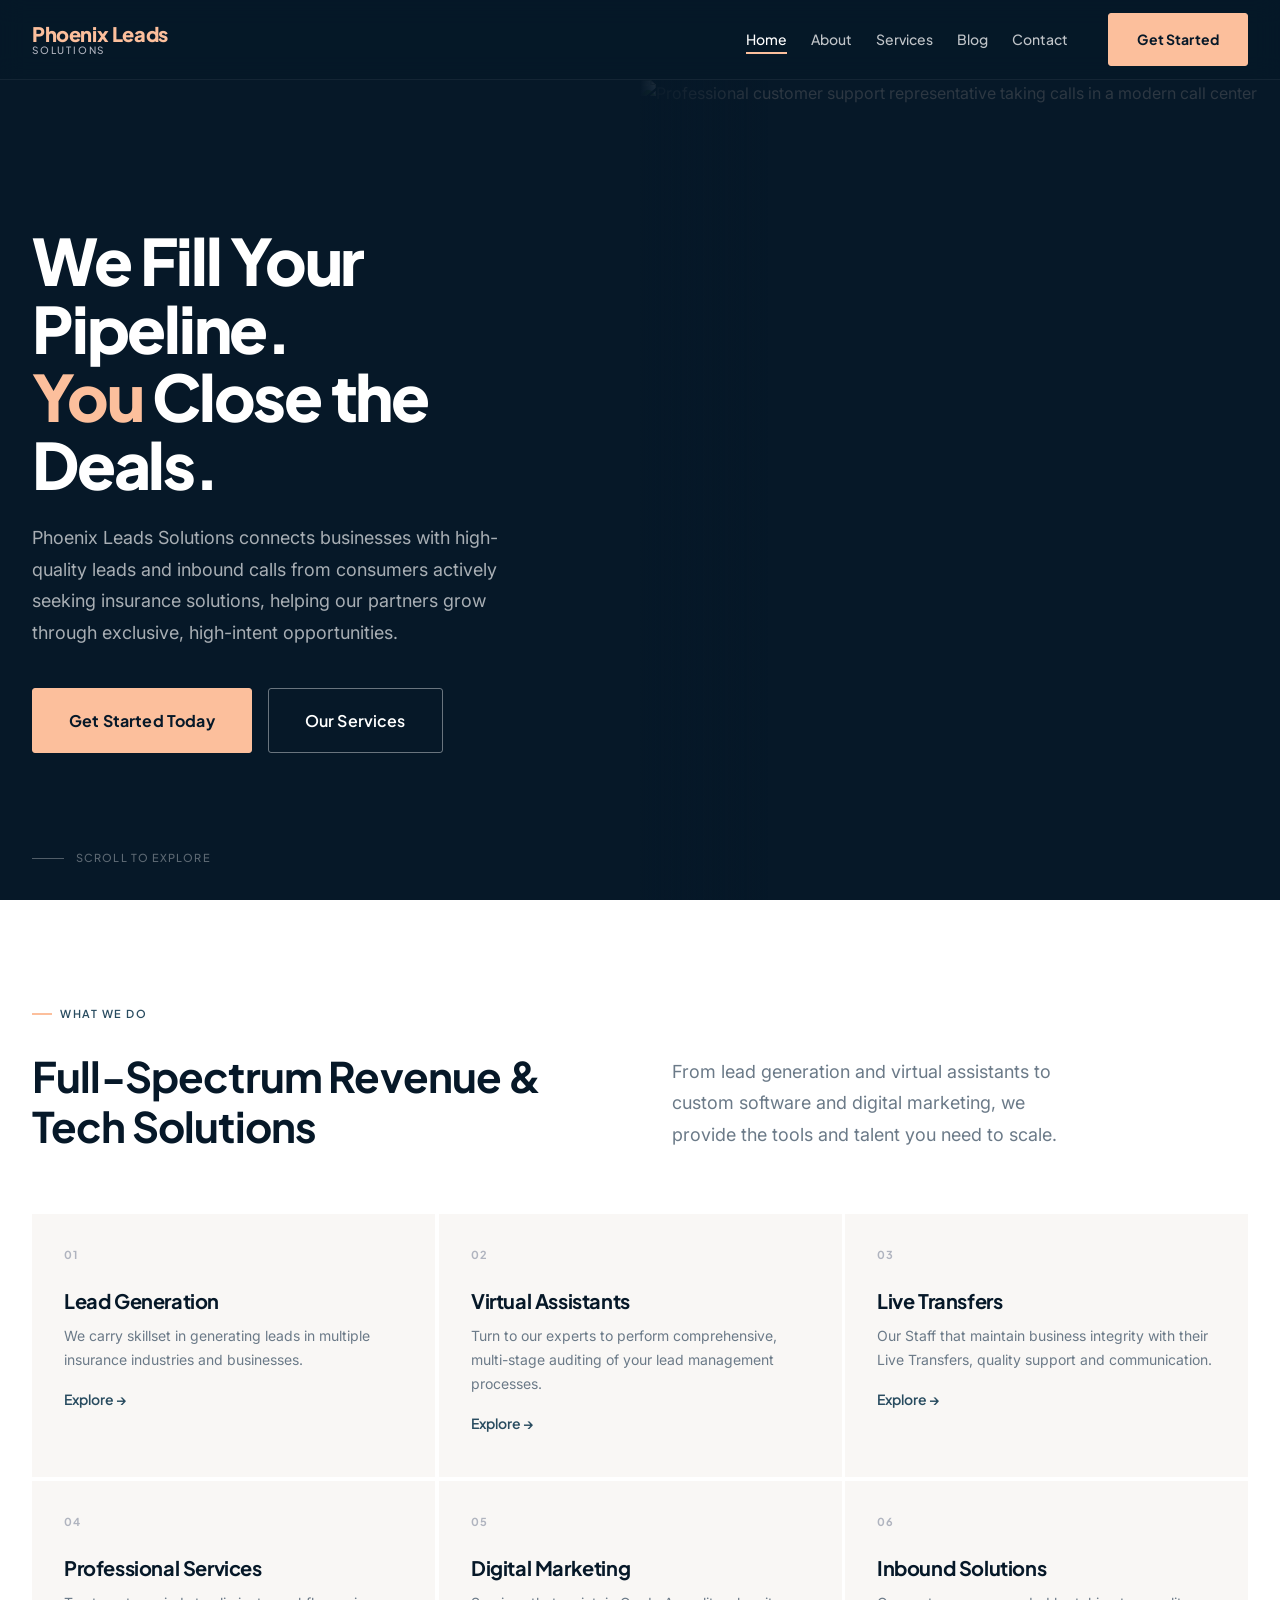
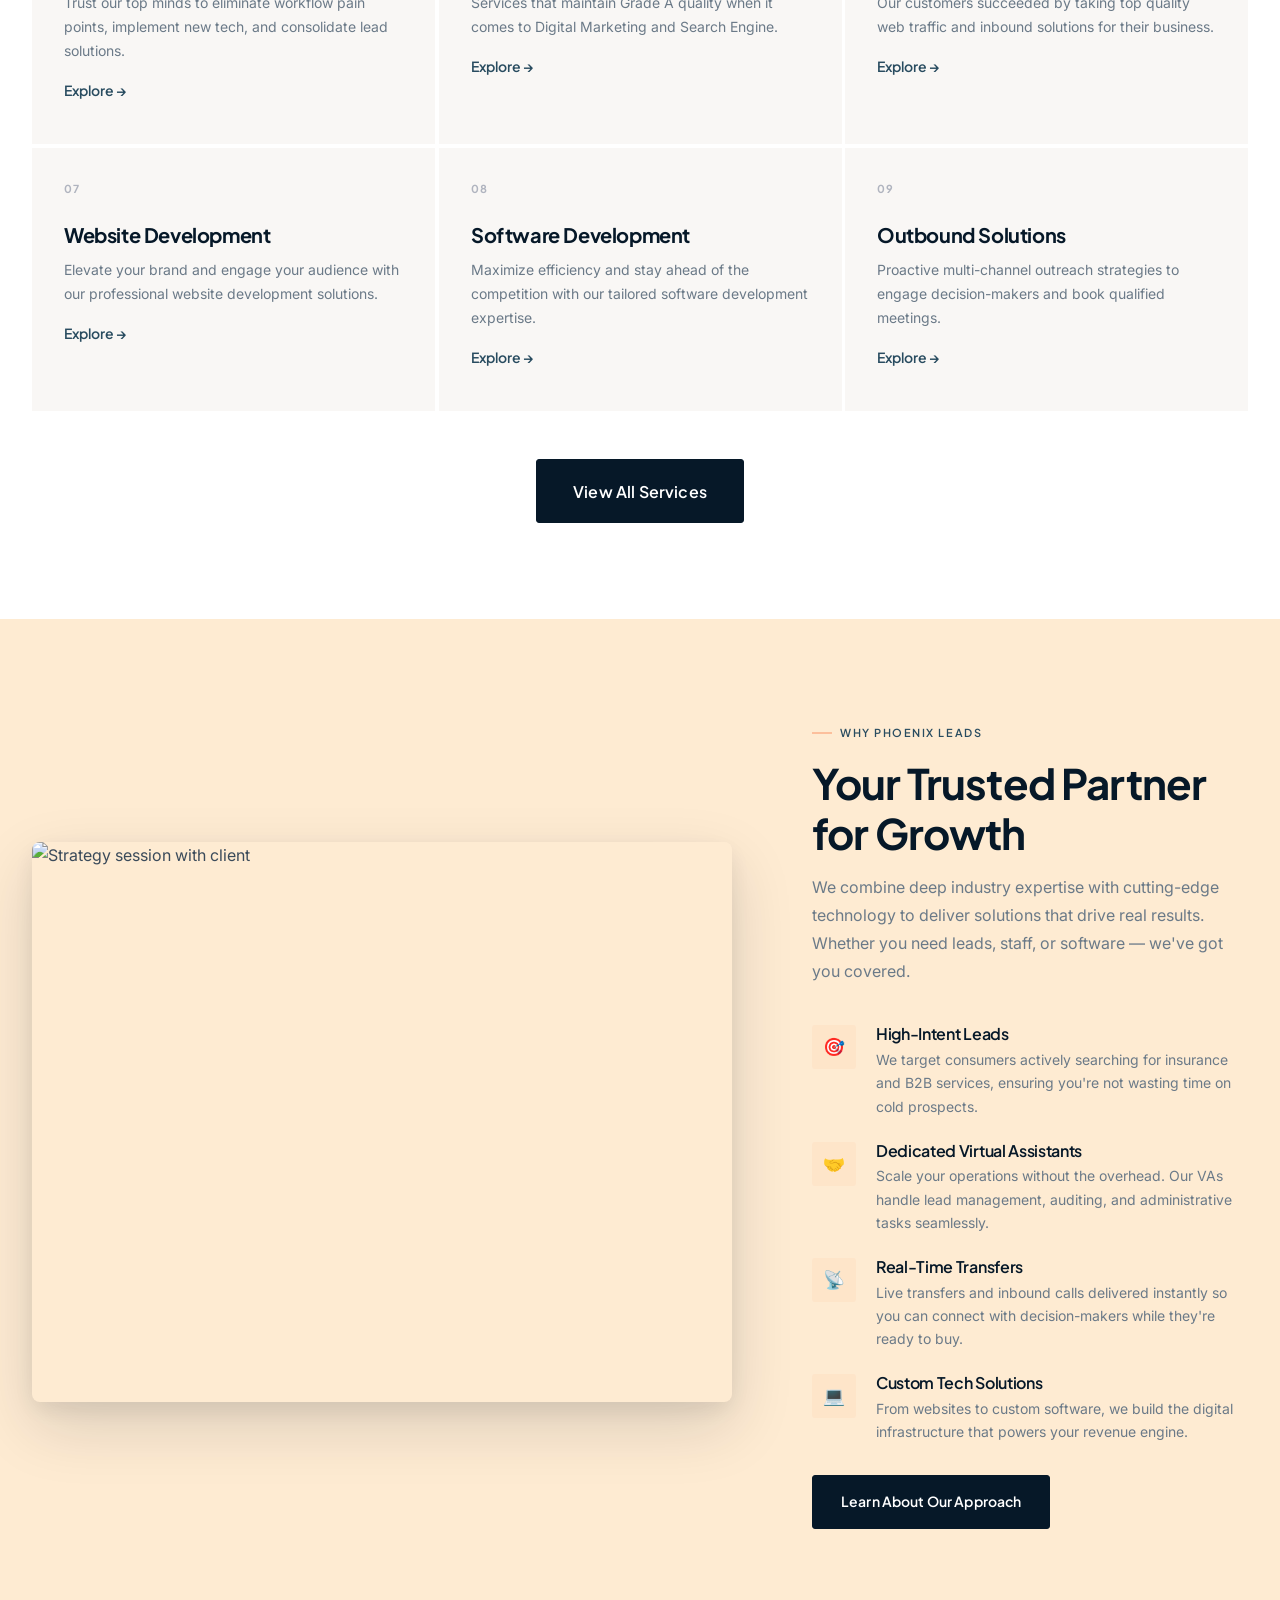
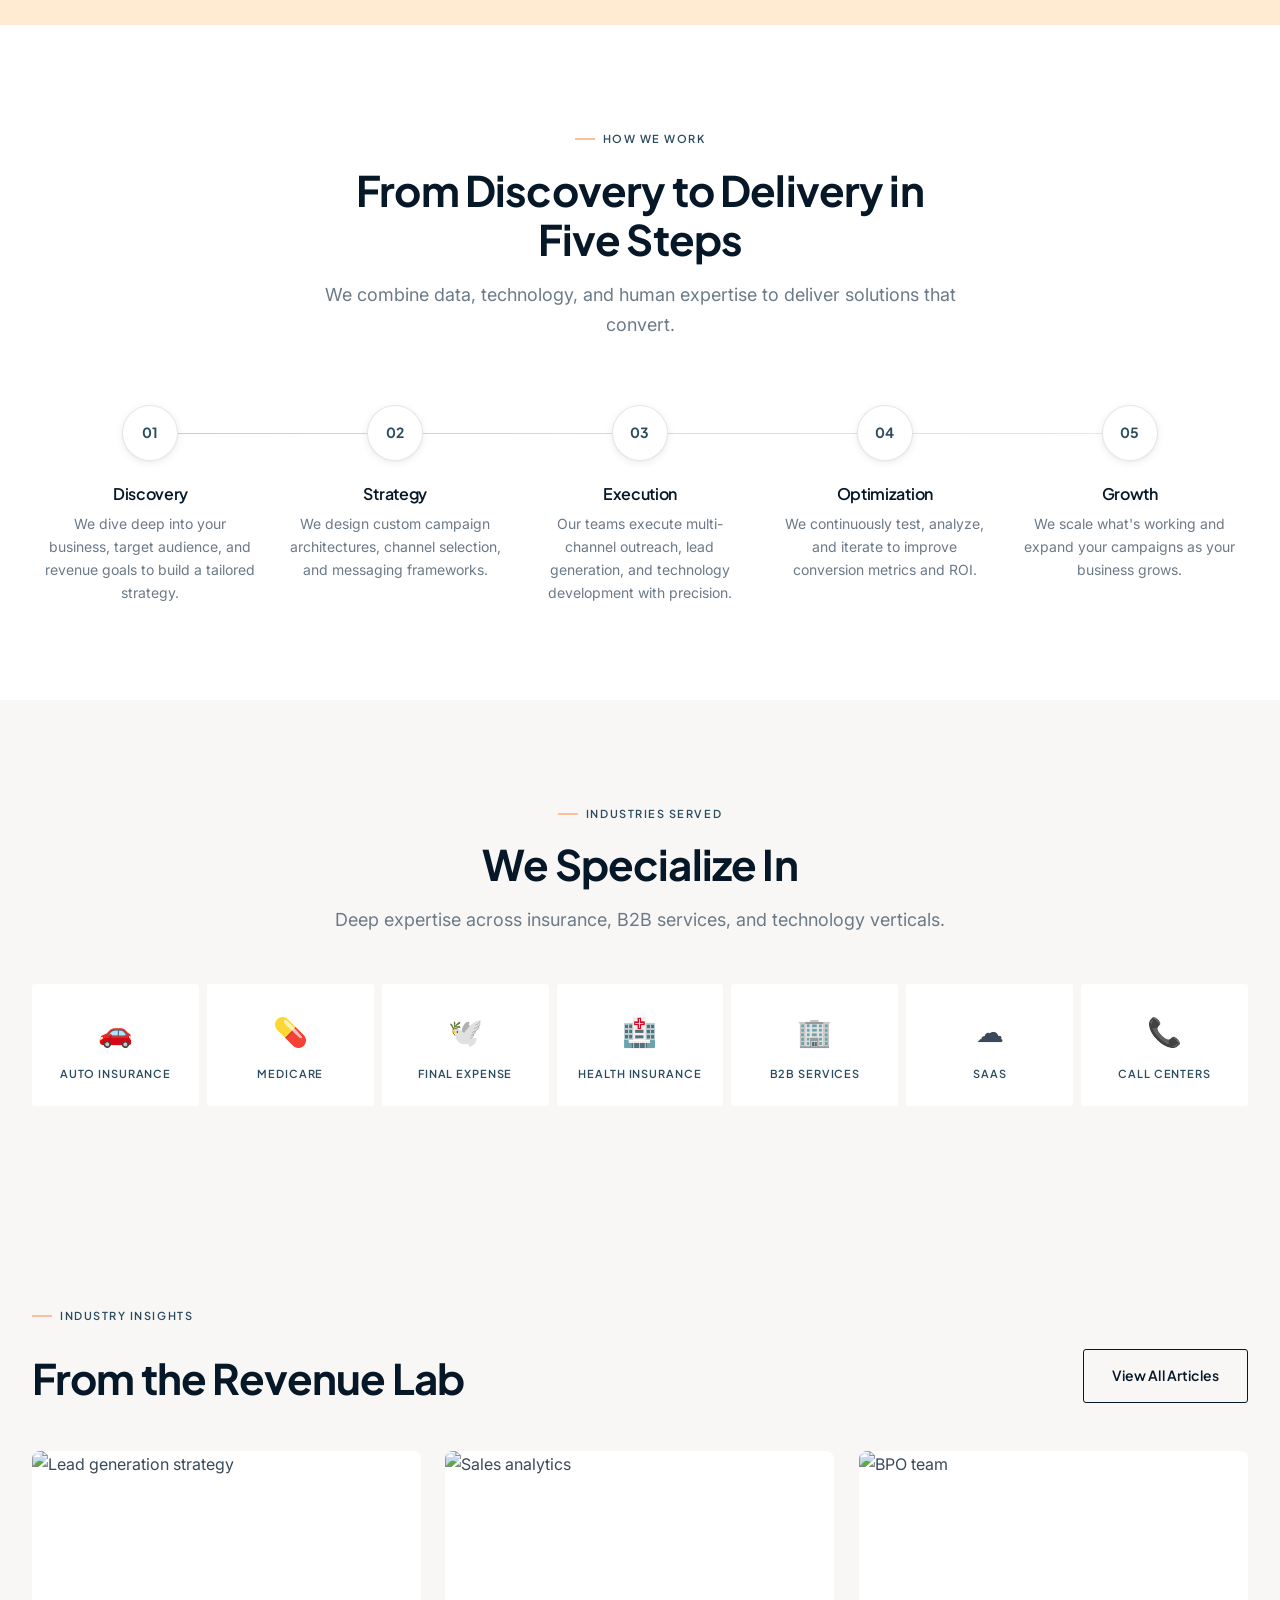
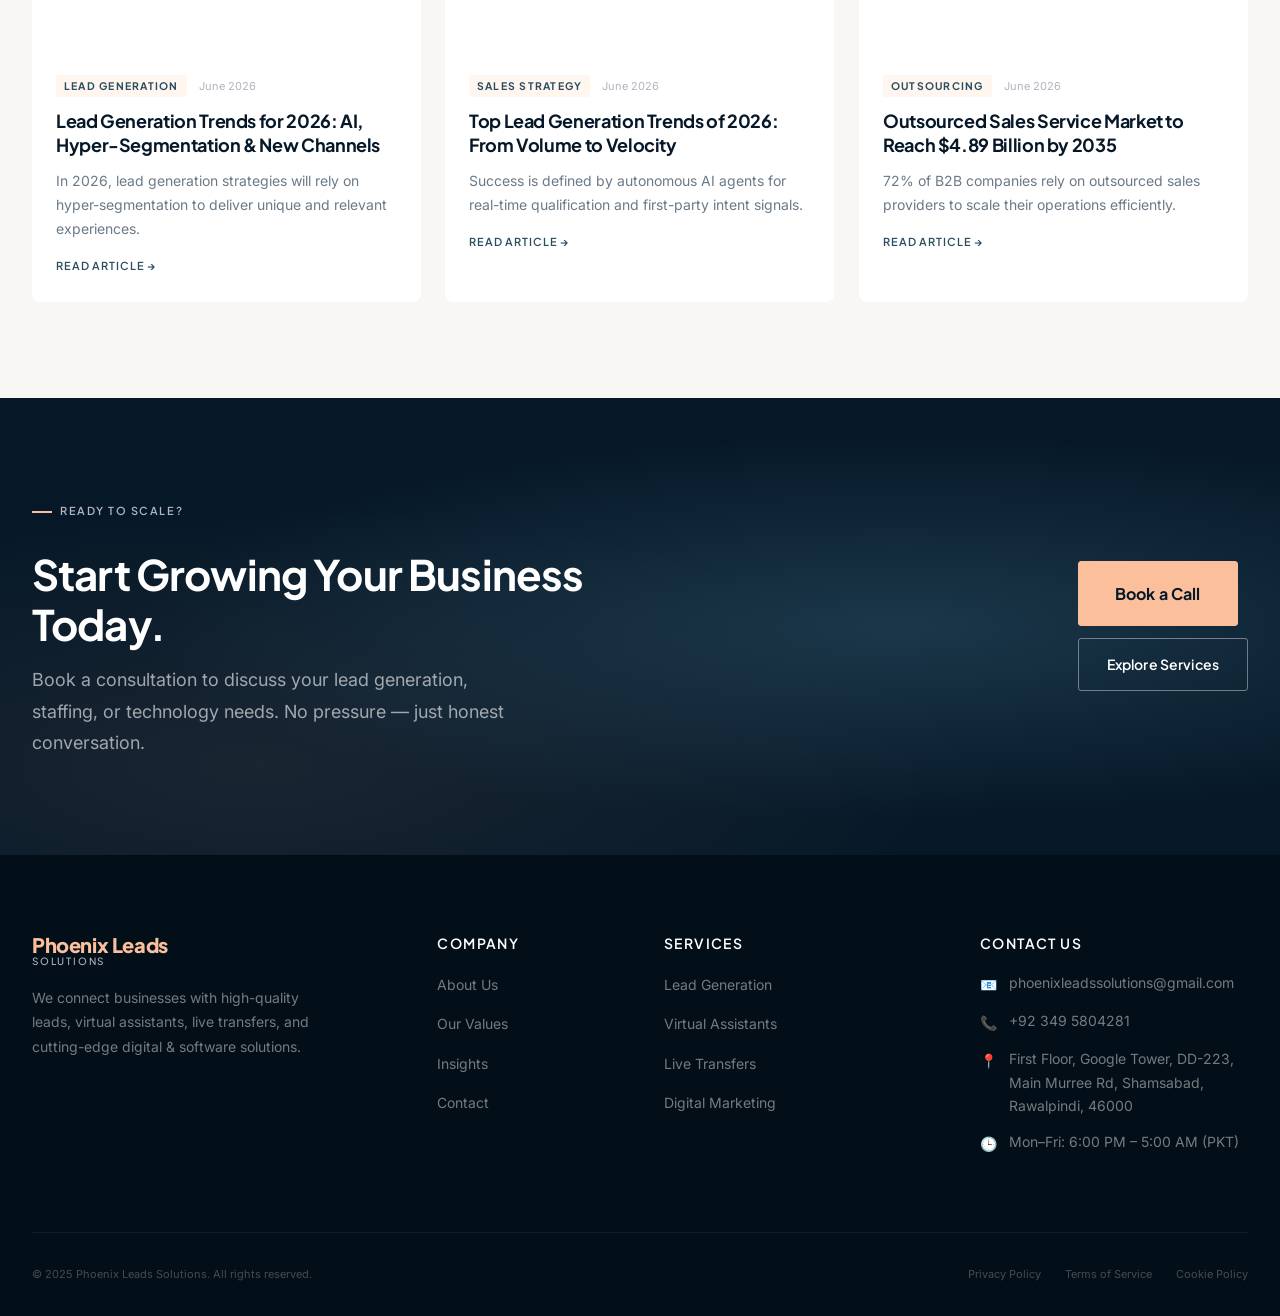
==== commit c55af791: "B2B Changes updated" ====
--- a/index.html
+++ b/index.html
@@ -3,7 +3,7 @@
 <head>
   <meta charset="UTF-8" />
   <meta name="viewport" content="width=device-width, initial-scale=1.0" />
-  <title>Phoenix Leads Solutions — B2B Lead Generation &amp; Outsourcing</title>
+  <title>Phoenix Leads Solutions</title>
   <meta name="description" content="Phoenix Leads Solutions delivers high-quality leads, virtual assistants, live transfers, digital marketing, and software development for insurance and B2B businesses." />
   <link rel="stylesheet" href="css/style.css" />
   <link rel="icon" type="image/svg+xml" href="data:image/svg+xml,%3Csvg xmlns='http://www.w3.org/2000/svg' viewBox='0 0 32 32'%3E%3Crect width='32' height='32' rx='4' fill='%23061828'/%3E%3Ctext y='22' x='5' font-size='18' fill='%23FCBF9C' font-family='sans-serif' font-weight='800'%3EP%3C/text%3E%3C/svg%3E" />
@@ -41,7 +41,7 @@
         <span class="accent-word">You</span> Close the Deals.
       </h1>
       <p class="hero-subtitle anim-3">
-        Phoenix Leads Solutions connects businesses with high-quality leads, virtual assistants, live transfers, and cutting-edge digital &amp; software solutions to accelerate your revenue growth.
+        Phoenix Leads Solutions connects businesses with high-quality leads and inbound calls from consumers actively seeking insurance solutions, helping our partners grow through exclusive, high-intent opportunities.
       </p>
       <div class="hero-cta-group anim-4">
         <a href="contact.html" class="btn btn-accent btn-lg">Get Started Today</a>
@@ -306,7 +306,7 @@
               <span class="blog-card-category">Sales Strategy</span>
               <span class="blog-card-date">June 2026</span>
             </div>
-            <h3>Top B2B Lead Generation Trends of 2026: From Volume to Velocity</h3>
+            <h3>Top Lead Generation Trends of 2026: From Volume to Velocity</h3>
             <p>Success is defined by autonomous AI agents for real-time qualification and first-party intent signals.</p>
             <a href="https://www.dwmedia.com/blog/top-b2b-lead-generation-trends-of-2026/" target="_blank" rel="noopener noreferrer" class="blog-read-more">Read article →</a>
           </div>
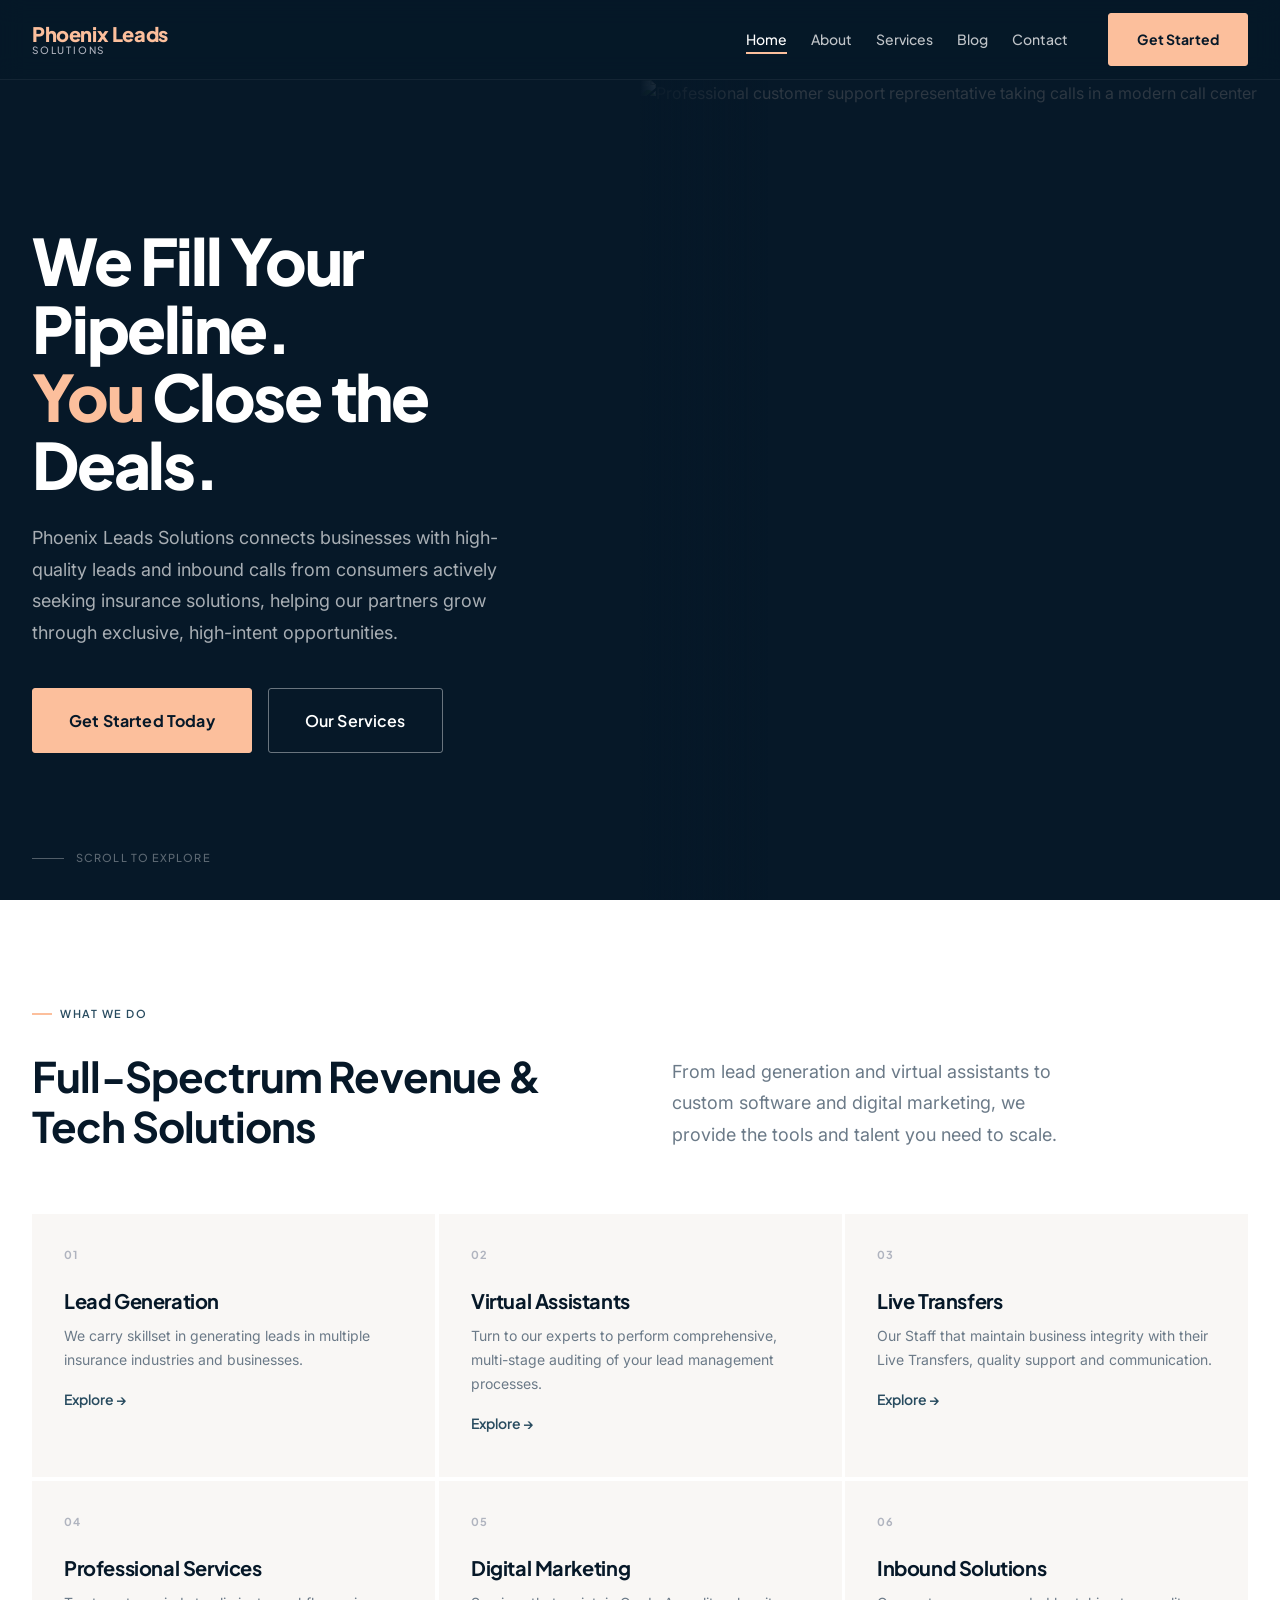
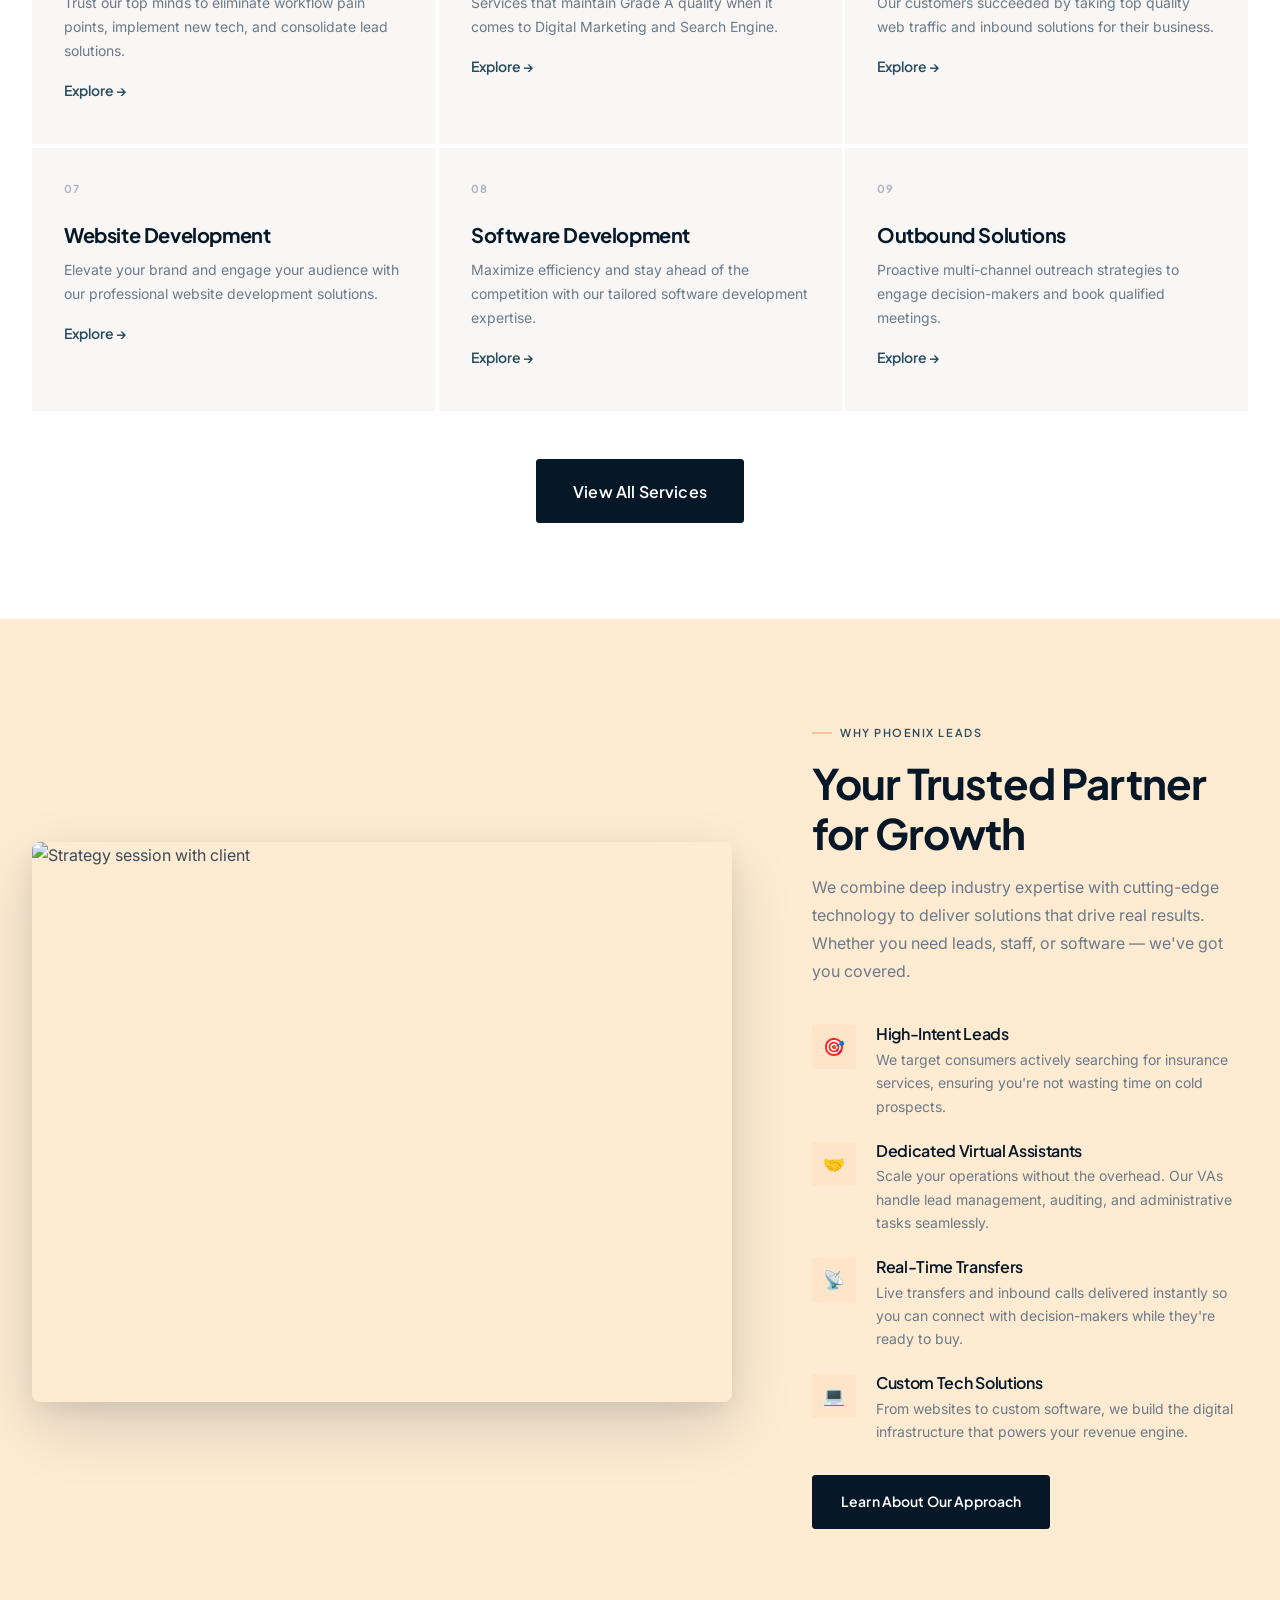
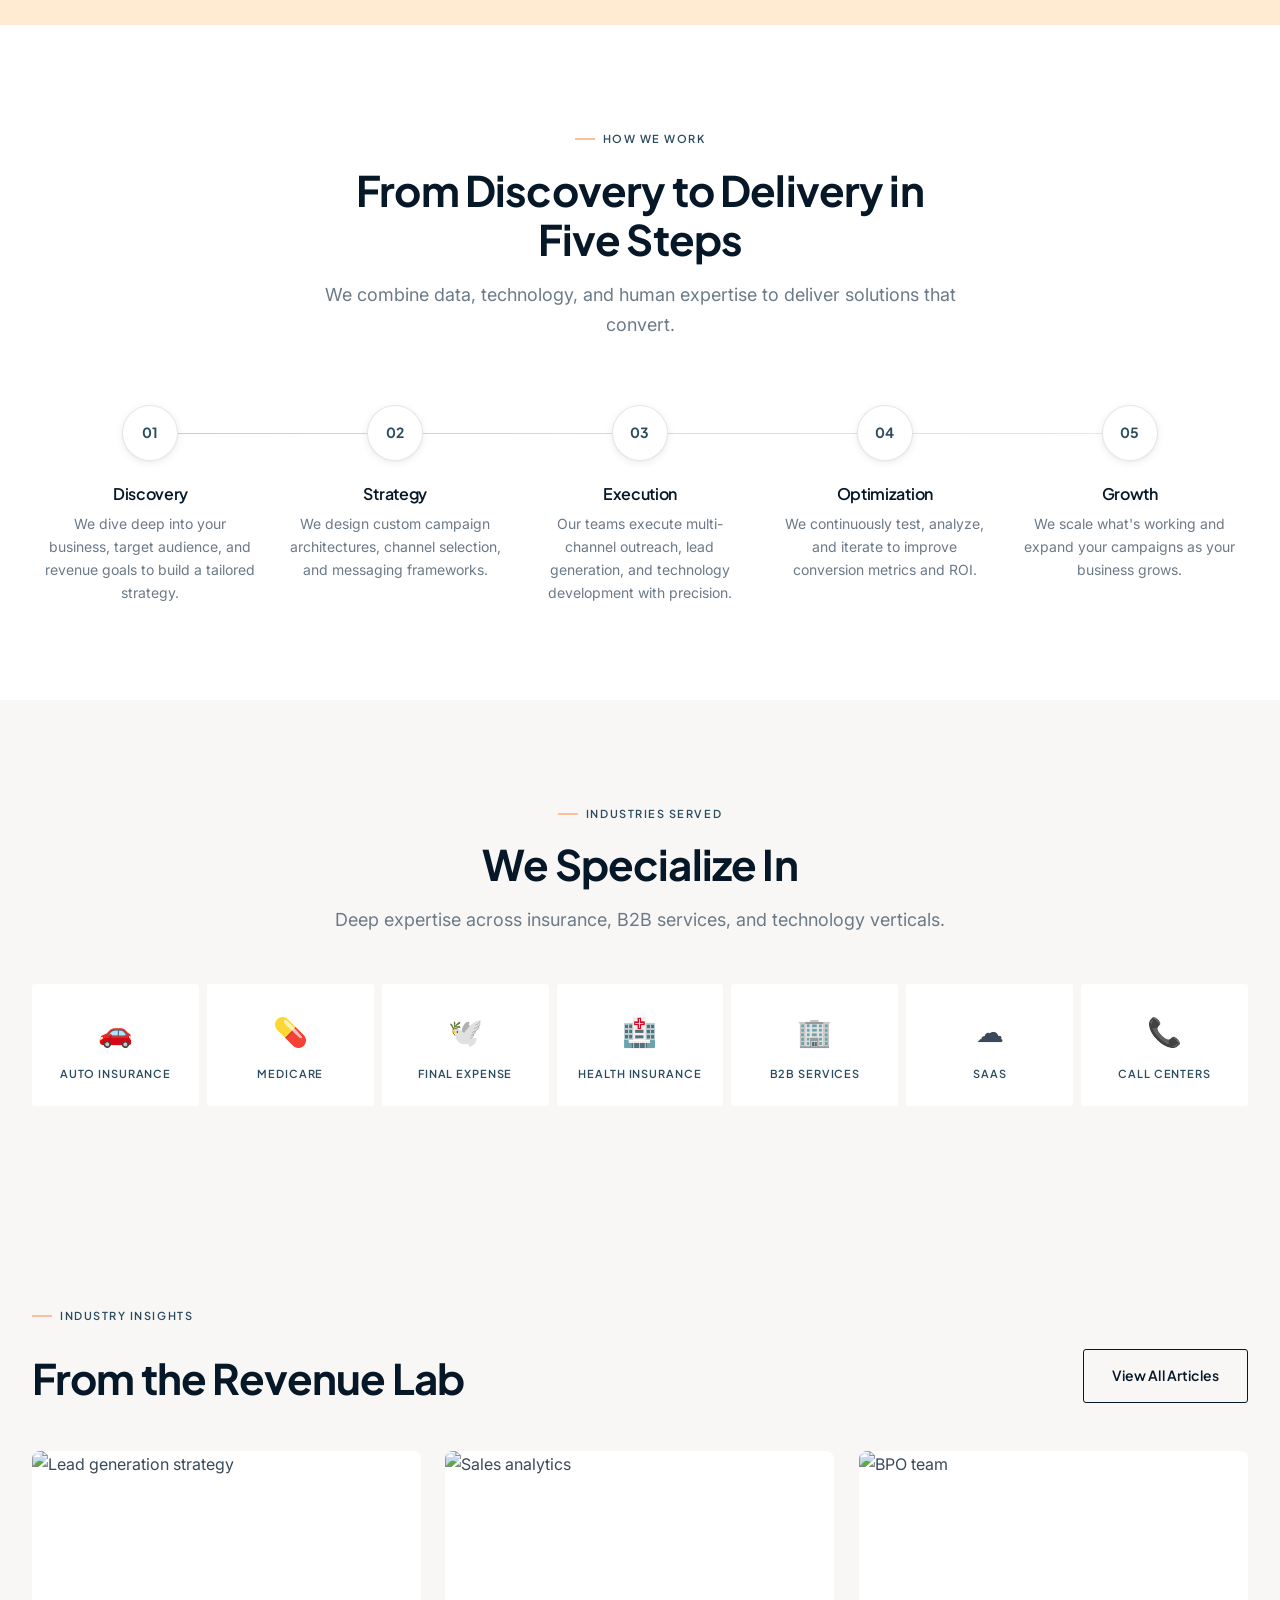
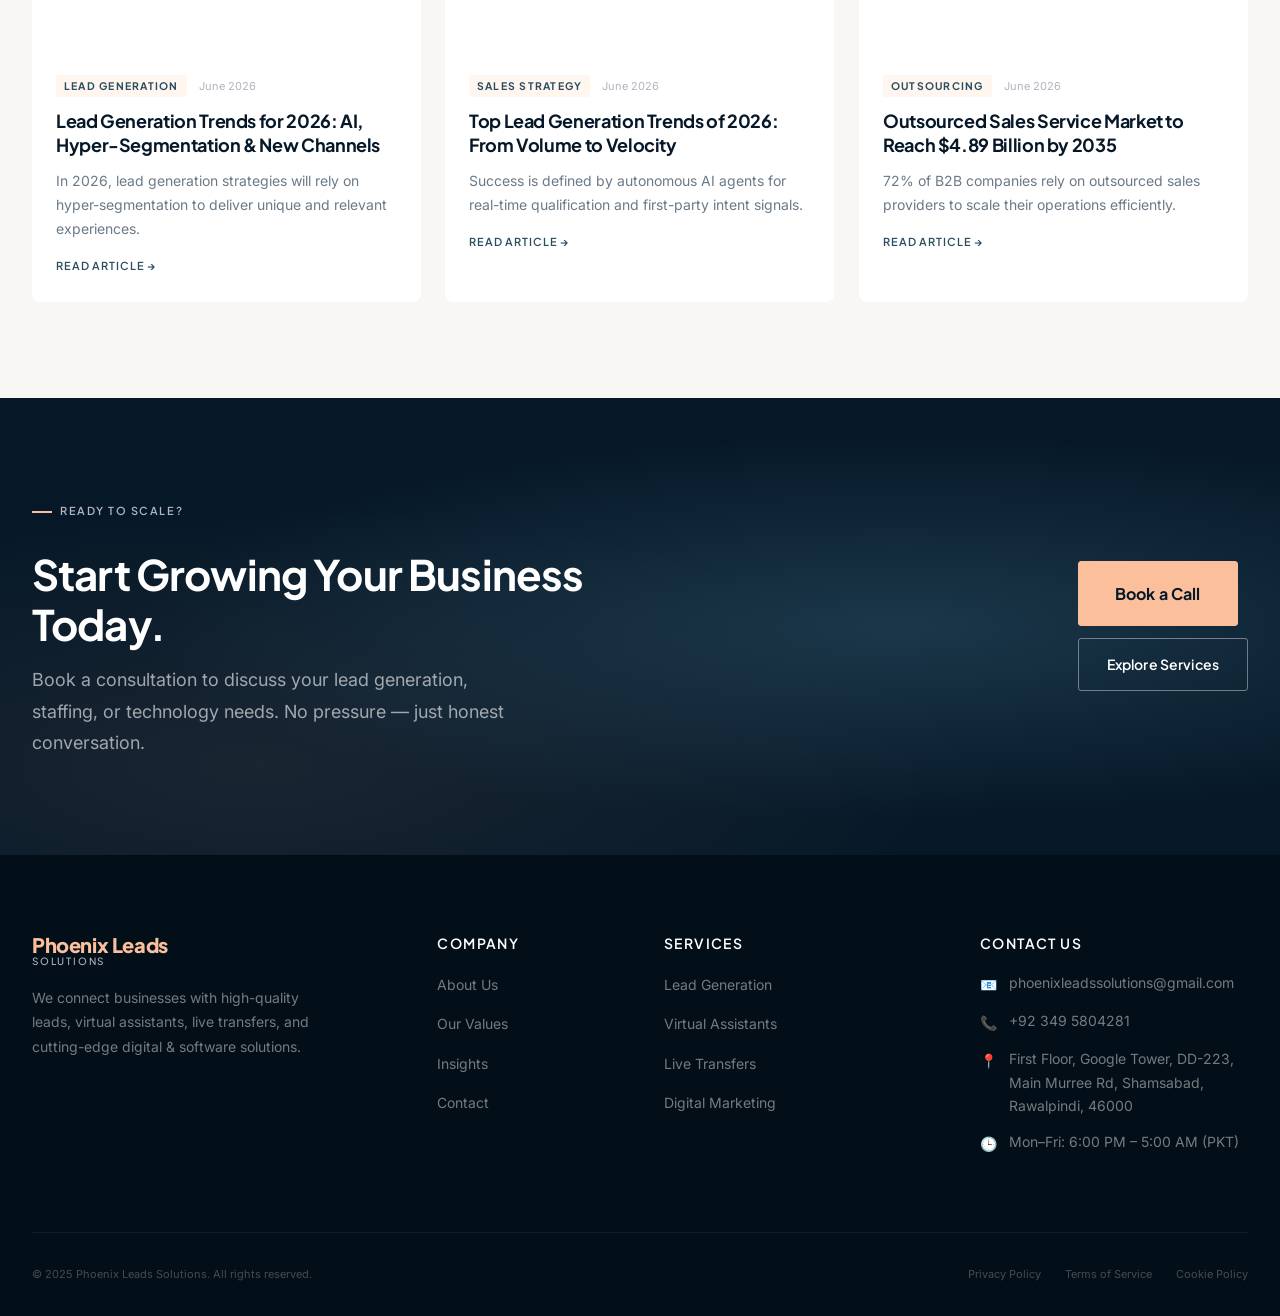
==== commit 0ab03caf: "removed b2B" ====
--- a/index.html
+++ b/index.html
@@ -4,7 +4,7 @@
   <meta charset="UTF-8" />
   <meta name="viewport" content="width=device-width, initial-scale=1.0" />
   <title>Phoenix Leads Solutions</title>
-  <meta name="description" content="Phoenix Leads Solutions delivers high-quality leads, virtual assistants, live transfers, digital marketing, and software development for insurance and B2B businesses." />
+  <meta name="description" content="Phoenix Leads Solutions delivers high-quality leads, virtual assistants, live transfers, digital marketing, and software development for insurance  businesses." />
   <link rel="stylesheet" href="css/style.css" />
   <link rel="icon" type="image/svg+xml" href="data:image/svg+xml,%3Csvg xmlns='http://www.w3.org/2000/svg' viewBox='0 0 32 32'%3E%3Crect width='32' height='32' rx='4' fill='%23061828'/%3E%3Ctext y='22' x='5' font-size='18' fill='%23FCBF9C' font-family='sans-serif' font-weight='800'%3EP%3C/text%3E%3C/svg%3E" />
 </head>
@@ -162,7 +162,7 @@
               <div class="why-feature-icon" aria-hidden="true">🎯</div>
               <div class="why-feature-text">
                 <h4>High-Intent Leads</h4>
-                <p>We target consumers actively searching for insurance and B2B services, ensuring you're not wasting time on cold prospects.</p>
+                <p>We target consumers actively searching for insurance  services, ensuring you're not wasting time on cold prospects.</p>
               </div>
             </div>
             <div class="why-feature">
